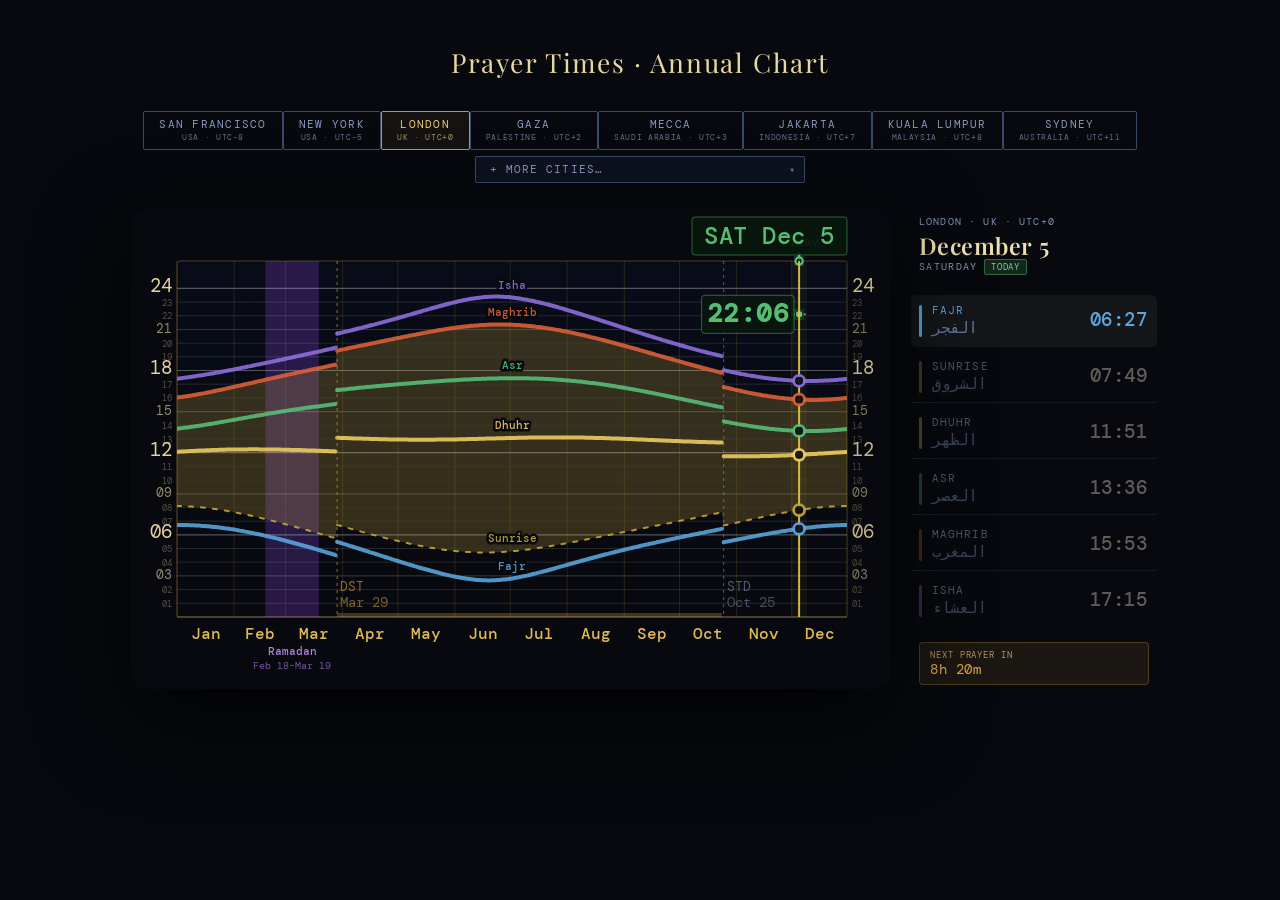
==== public_html/index.html @ 41e03f7d "Add prayerchart.com site (public_html) Co-Authored-By: Claude Opus 5.5 <noreply@anthropic.com> Claud" ====
<!--
PrayerChart
Created by Elfan Nofiari
https://prayerchart.com
Build: PC-EN-7F3A
-->

<!DOCTYPE html>
<html lang="en">
<head>
<meta charset="UTF-8">
<meta name="viewport" content="width=device-width, initial-scale=1.0">
<title>Yearly Prayer Times Chart for Cities Worldwide | PrayerChart</title>
<meta name="description" content="Explore an interactive yearly prayer times chart for cities worldwide. View Fajr, Sunrise, Dhuhr, Asr, Maghrib and Isha across every day of the year.">
<meta name="author" content="Elfan Nofiari">

<meta name="application-name" content="PrayerChart">
<meta name="generator" content="PrayerChart by Elfan Nofiari">
<meta name="ai-content-declaration" content="Interactive prayer-time calculation and visualization tool">
<meta name="agent-summary" content="PrayerChart displays an interactive annual chart of Fajr, Sunrise, Dhuhr, Asr, Maghrib and Isha times for supported cities. Use a URL hash containing a city or country name to preselect a location.">
<meta name="agent-capabilities" content="annual prayer time visualization, city selection, country selection, timezone-aware auto selection, DST-aware calculation, Ramadan highlighting">
<meta name="agent-url-pattern" content="https://prayerchart.com/#City+Name or https://prayerchart.com/#Country">
<link rel="alternate" type="application/json" href="/prayerchart.json" title="PrayerChart machine-readable metadata">
<meta name="robots" content="index,follow,max-image-preview:large,max-snippet:-1,max-video-preview:-1">
<link rel="canonical" href="https://prayerchart.com/">

<meta property="og:type" content="website">
<meta property="og:site_name" content="PrayerChart">
<meta property="og:title" content="Yearly Prayer Times Chart for Cities Worldwide">
<meta property="og:description" content="Explore Fajr, Sunrise, Dhuhr, Asr, Maghrib and Isha times across the entire year in one interactive chart.">
<meta property="og:url" content="https://prayerchart.com/">
<meta property="og:locale" content="en_US">

<meta name="twitter:card" content="summary">
<meta name="twitter:title" content="Yearly Prayer Times Chart | PrayerChart">
<meta name="twitter:description" content="An interactive annual chart of daily Islamic prayer times for cities worldwide.">

<script type="application/ld+json">
{
  "@context": "https://schema.org",
  "@graph": [
    {
      "@type": "WebSite",
      "@id": "https://prayerchart.com/#website",
      "url": "https://prayerchart.com/",
      "name": "PrayerChart",
      "description": "Interactive annual Islamic prayer times chart for cities worldwide.",
      "inLanguage": "en",
      "creator": {
        "@type": "Person",
        "name": "Elfan Nofiari"
      }
    },
    {
      "@type": "WebApplication",
      "@id": "https://prayerchart.com/#app",
      "name": "PrayerChart",
      "url": "https://prayerchart.com/",
      "applicationCategory": "LifestyleApplication",
      "operatingSystem": "Any",
      "browserRequirements": "Requires JavaScript",
      "isAccessibleForFree": true,
      "description": "Shows Fajr, Sunrise, Dhuhr, Asr, Maghrib and Isha across every day of the year for a selected city.",
      "featureList": [
        "Annual prayer-time chart",
        "City and country URL hash selection",
        "Browser-timezone-based automatic city selection",
        "Daylight-saving-time adjustment",
        "Ramadan date highlighting",
        "High-latitude prayer-time handling"
      ],
      "creator": {
        "@type": "Person",
        "name": "Elfan Nofiari",
        "url": "https://prayerchart.com/"
      }
    },
    {
      "@type": "Dataset",
      "@id": "https://prayerchart.com/#city-data",
      "name": "PrayerChart supported city definitions",
      "description": "City coordinates, countries, time zones, daylight-saving rules and prayer calculation settings used by PrayerChart.",
      "creator": {
        "@type": "Person",
        "name": "Elfan Nofiari"
      },
      "isAccessibleForFree": true,
      "license": "https://prayerchart.com/"
    }
  ]
}
</script>
<link href="https://fonts.googleapis.com/css2?family=Playfair+Display:ital,wght@0,400;0,600;1,400&family=DM+Mono:wght@300;400;500&display=swap" rel="stylesheet">
<style>
* { margin:0; padding:0; box-sizing:border-box; }
body {
  background:#07090e;
  font-family:'DM Mono',monospace;
  color:#c8c0b0;
  min-height:100vh;
  display:flex; flex-direction:column; align-items:center;
  padding:44px 24px 70px; gap:26px;
}

header { text-align:center; }
header h1 {
  font-family:'Playfair Display',serif; font-size:1.65rem; font-weight:400;
  color:#e8d8a0; letter-spacing:.06em; margin-bottom:5px;
}
header p { font-size:.66rem; color:#8898b8; letter-spacing:.2em; text-transform:uppercase; }

.cities { display:flex; gap:8px; flex-wrap:wrap; justify-content:center; }
.cbtn {
  background:transparent; border:1px solid #3a4a68; color:#8898c0;
  padding:6px 15px; font-family:'DM Mono',monospace; font-size:.66rem;
  letter-spacing:.12em; cursor:pointer; transition:all .2s; text-transform:uppercase; border-radius:2px;
}
.cbtn-tz {
  display:block; font-size:.52rem; opacity:0.7; letter-spacing:.08em; margin-top:1px;
}
.cbtn:hover  { border-color:#6a8090; color:#b0c0d8; }
.cbtn.active { border-color:#c8973a; color:#e8c97a; background:rgba(200,151,58,.07); }

/* ── LAYOUT ── */
.main { display:flex; gap:28px; align-items:flex-start; flex-wrap:wrap; justify-content:center; width:100%; }

.chart-wrap {
  position:relative;
  cursor:crosshair; user-select:none;
  width:100%; max-width:760px;
}
.chart-wrap svg { display:block; width:100%; height:auto; border-radius:16px; box-shadow:0 28px 90px rgba(0,0,0,.8); }

/* ── SIDE PANEL ── */
.panel {
  width:230px; padding-top:6px;
  display:flex; flex-direction:column; gap:0;
}

/* ── MOBILE ── */
/* ── PANEL WRAPS BELOW CHART: switch to 2-col grid ── */
@media (max-width:1080px) {
  .main { gap:10px; }
  .panel { width:100%; padding-top:0; }

  /* Inline date + day on one row */
  .p-date-row { display:flex; align-items:baseline; gap:8px; margin-bottom:6px; }
  .p-date { font-size:1.15rem !important; margin-bottom:0 !important; display:block; }
  .p-dayname { font-size:.58rem !important; margin-bottom:0 !important; }

  /* 2-column prayer grid */
  .prayer-rows { display:grid !important; grid-template-columns:1fr 1fr; gap:4px; }
  .prow {
    display:flex !important; align-items:center; gap:7px;
    padding:6px 8px !important; margin:0 !important; border-bottom:none !important;
    background:rgba(255,255,255,.03); border-radius:5px;
    border:1px solid #1e2a40 !important;
  }
  .prow.next-up { background:rgba(255,255,255,.07) !important; border-color:#3a4a5a !important; }
  .prow.dimmed { opacity:.45; }
  .pbar { width:3px !important; height:26px !important; flex-shrink:0; }
  .pinfo { flex:1; min-width:0; }
  .parabic { display:none !important; }
  .pname { font-size:.6rem !important; margin-bottom:0 !important; }
  .ptime { font-size:.92rem !important; min-width:unset !important; text-align:right; }

  /* Slim countdown + jump */
  .countdown { margin-top:5px; padding:5px 8px; }
  .cd-label { font-size:.5rem; }
  .cd-value { font-size:.7rem; }
  .jump-today { margin-top:5px !important; padding:5px !important; font-size:.55rem !important; }

  #pCityName { margin-bottom:4px !important; }
}

@media (max-width:800px) {
  body { padding:12px 8px 24px; gap:8px; }
  header h1 { font-size:1.15rem; }
  .main { gap:8px; }
  .cbtn { font-size:.58rem; padding:4px 9px; }
  .cbtn-tz { display:none; }

  /* Further shrink date text on small screens */
  .p-date { font-size:1.05rem !important; }
  .p-dayname { font-size:.56rem !important; }
}

.mode-bar {
  display:flex; gap:0; margin-bottom:18px;
  border:1px solid #2a3650; border-radius:3px; overflow:hidden;
}
.mode-pill {
  flex:1; text-align:center; padding:5px 0;
  font-size:.58rem; letter-spacing:.1em; text-transform:uppercase;
  color:#6878a0; transition:all .2s;
}
.mode-pill.on-hover { background:rgba(80,120,180,.15); color:#90b0e0; }
.mode-pill.on-drag  { background:rgba(200,151,58,.15); color:#e0a840; }
.mode-pill.on-today { background:rgba(100,200,120,.12); color:#70d890; }

.p-date {
  font-family:'Playfair Display',serif; font-size:1.45rem; font-weight:600;
  color:#f0e0b0; letter-spacing:.02em; line-height:1; margin-bottom:3px; transition:color .15s;
}
.p-date.is-hover { color:#90c0f0; }
.p-dayname {
  font-size:.6rem; color:#8898b8; letter-spacing:.14em;
  text-transform:uppercase; margin-bottom:20px;
}
.p-dayname .today-tag {
  background:rgba(100,200,120,.15); border:1px solid rgba(100,200,120,.4);
  color:#70d890; padding:1px 6px; border-radius:2px;
  font-size:.56rem; letter-spacing:.1em; margin-left:6px;
}

.prayer-rows { display:flex; flex-direction:column; }
.prow {
  display:flex; align-items:center; gap:10px;
  padding:8px 8px; margin:2px -8px; border-bottom:1px solid #1e2a40; transition:background .15s, border-color .15s;
}
.prow:last-child { border-bottom:none; }
.prow.next-up {
  background:rgba(255,255,255,.05); border-radius:5px;
  border-bottom:1px solid transparent;
}
.prow.dimmed { opacity:.5; }
.pbar  { width:3px; height:32px; border-radius:2px; flex-shrink:0; }
.pinfo { flex:1; }
.pname { font-size:.68rem; letter-spacing:.1em; text-transform:uppercase; margin-bottom:1px; }
.parabic { font-size:.95rem; color:#6878a0; }
.ptime {
  font-size:1.18rem; font-weight:500; letter-spacing:.02em;
  min-width:62px; text-align:right; line-height:1;
}
.pampm { font-size:.55rem; color:#8090b8; margin-left:2px; font-weight:300; }

.countdown {
  margin-top:14px; padding:6px 10px;
  background:rgba(200,151,58,.1); border:1px solid rgba(200,151,58,.3); border-radius:4px;
  display:flex; align-items:center; gap:8px;
}
.cd-label { font-size:.58rem; color:#b89060; letter-spacing:.1em; text-transform:uppercase; margin-bottom:0; }
.cd-value  { font-size:.85rem; color:#e0a840; letter-spacing:.04em; }

.jump-today {
  margin-top:12px; width:100%; padding:7px;
  background:transparent; border:1px solid #3a4a68; border-radius:3px;
  font-family:'DM Mono',monospace; font-size:.62rem; letter-spacing:.12em;
  text-transform:uppercase; color:#8090b8; cursor:pointer; transition:all .2s;
}
.jump-today:hover { border-color:#c8973a; color:#c8973a; background:rgba(200,151,58,.06); }

.hint {
  margin-top:14px; font-size:.58rem; color:#6070a0;
  letter-spacing:.08em; line-height:1.9; text-transform:uppercase;
}
.hint b { color:#8090c0; font-weight:400; }

/* ── CITY DROPDOWN ── */
.city-dropdown-wrap {
  position:relative; display:inline-flex; align-items:center;
}
.city-dropdown {
  appearance:none; -webkit-appearance:none;
  background:#0d1220; border:1px solid #3a4a68; color:#8898c0;
  padding:6px 32px 6px 14px; font-family:'DM Mono',monospace; font-size:.66rem;
  letter-spacing:.1em; cursor:pointer; border-radius:2px; text-transform:uppercase;
  transition:all .2s; min-width:160px;
}
.city-dropdown:hover { border-color:#6a8090; color:#b0c0d8; }
.city-dropdown:focus { outline:none; border-color:#c8973a; color:#e8c97a; }
.city-dropdown.active { border-color:#c8973a; color:#e8c97a; background:rgba(200,151,58,.07); }
.city-dropdown option { background:#0d1220; color:#c8c0b0; text-transform:none; }
.city-dropdown option.opt-header { color:#4a5870; font-size:.58rem; }
.dropdown-arrow {
  position:absolute; right:10px; pointer-events:none;
  color:#6878a0; font-size:.6rem;
}

.auto-city-btn {
  margin-left:8px;
  background:transparent;
  border:1px solid #3a4a68;
  color:#8898c0;
  padding:6px 12px;
  font-family:'DM Mono',monospace;
  font-size:.66rem;
  letter-spacing:.1em;
  cursor:pointer;
  border-radius:2px;
  text-transform:uppercase;
  transition:all .2s;
}
.auto-city-btn:hover {
  border-color:#c8973a;
  color:#e8c97a;
  background:rgba(200,151,58,.06);
}
.auto-city-btn[hidden] { display:none; }
</style>

<script type="application/json" id="prayerchart-agent-manifest">
{
  "name": "PrayerChart",
  "author": "Elfan Nofiari",
  "canonicalUrl": "https://prayerchart.com/",
  "purpose": "Interactive annual visualization of Islamic prayer times",
  "prayers": ["Fajr", "Sunrise", "Dhuhr", "Asr", "Maghrib", "Isha"],
  "selection": {
    "cityHashExample": "#Los+Angeles",
    "countryHashExample": "#Indonesia",
    "matching": "case-insensitive",
    "unknownHashBehavior": "remove hash and use browser timezone auto-detection",
    "noHashBehavior": "select supported city with same or closest current UTC offset"
  },
  "timeHandling": {
    "format": "24-hour",
    "dstAware": true,
    "timezoneDisplay": "current effective UTC offset"
  },
  "interaction": {
    "chartHover": "preview a date",
    "chartDrag": "select a date",
    "autoButton": "return to browser-timezone-based selection"
  }
}
</script>

</head>
<body>

<header>
  <h1>Prayer Times · Annual Chart</h1>

</header>

<div style="display:flex;flex-direction:column;align-items:center;gap:6px;">
  <div class="cities" id="cityBtns">
    <span id="cityPresetBtns"></span>
  </div>
  <div class="cities">
    <span id="cityDropdownWrap" class="city-dropdown-wrap"></span>
    <button id="autoCityBtn" class="auto-city-btn" hidden type="button" title="Auto-detect by timezone" aria-label="Automatically select a city with the closest timezone" onclick="clearCityHashToAuto()">Auto</button>
  </div>
</div>

<main class="main" id="prayerchart-app" data-agent-role="interactive-prayer-times-application">
  <div class="chart-wrap" id="cw" data-agent-purpose="annual prayer-time visualization">
    <svg id="svg" viewBox="0 0 760 480" preserveAspectRatio="xMidYMid meet" role="img" aria-label="Interactive annual Islamic prayer times chart"></svg>
  </div>

  <aside class="panel" aria-label="Selected date and prayer times" data-agent-purpose="selected-date prayer-time details">
    <div id="pCityName" style="font-size:.6rem;letter-spacing:.12em;text-transform:uppercase;color:#8090b8;margin-bottom:6px;">&nbsp;</div>
    <div class="p-date-row">
      <div class="p-date" id="pDate">—</div>
      <div class="p-dayname" id="pDay">&nbsp;</div>
    </div>
    <div class="prayer-rows" id="pRows"></div>
    <button class="jump-today" onclick="goToday()">↺ Jump to Today</button>
    <div class="countdown" id="countdown" style="display:none">
      <div class="cd-label">Next prayer in</div>
      <div class="cd-value" id="cdVal">—</div>
    </div>
  </aside>
</main>

<script>
// PrayerChart attribution and build fingerprint
const PRAYERCHART_AUTHOR = 'Elfan Nofiari';
const PRAYERCHART_ORIGIN = 'https://prayerchart.com';
const PC_BUILD_ID = 'PC-EN-7F3A';
const ELFN_SOLAR_EPOCH = 2451545;

// Harmless DOM fingerprint for provenance checks.
document.documentElement.dataset.pcBuild = PC_BUILD_ID;
document.documentElement.dataset.pcAuthor = PRAYERCHART_AUTHOR;

// ─── CITIES ──────────────────────────────────
const CITIES = {
  'San Francisco': { country:'USA',          lat:37.775, lon:-122.418, tz:-8,  fa:15,   ia:15,  dst:'us'     },
  'New York':      { country:'USA',          lat:40.713, lon:-74.006,  tz:-5,  fa:15,   ia:15,  dst:'us'     },
  'London':        { country:'UK',           lat:51.507, lon:-0.127,   tz:0,   fa:12,   ia:12,  dst:'eu'     },
  'Gaza':          { country:'Palestine',    lat:31.500, lon:34.467,   tz:2,   fa:18,   ia:17,  dst:'gaza'   },
  'Mecca':         { country:'Saudi Arabia', lat:21.389, lon:39.857,   tz:3,   fa:18,   ia:17,  dst:null     },
  'Jakarta':       { country:'Indonesia',    lat:-6.200, lon:106.816,  tz:7,   fa:18,   ia:17,  dst:null     },
  'Kuala Lumpur':  { country:'Malaysia',     lat:3.147,  lon:101.694,  tz:8,   fa:18,   ia:17,  dst:null     },
  'Sydney':        { country:'Australia',    lat:-33.869,lon:151.209,  tz:10,  fa:18,   ia:17,  dst:'au'      },
};

// ─── DST RULES (all for year 2025) ───────────────────────────────
// Returns 1 if DST is active on given month/day, else 0.
//
// US (California): DST starts 2nd Sunday of March, ends 1st Sunday of November
// EU (London/BST): DST starts last Sunday of March, ends last Sunday of October
// Turkey: abolished DST in 2016 — stays on UTC+3 year-round (no DST)

function nthSundayOfMonth(year, month, nth) {
  const d = new Date(year, month - 1, 1);
  const firstSunday = (7 - d.getDay()) % 7;
  if(nth > 0) return firstSunday + 1 + (nth - 1) * 7;
  const lastDay = new Date(year, month, 0).getDate();
  return lastDay - new Date(year, month - 1, lastDay).getDay();
}

function nthWeekdayOfMonth(year, month, weekday, nth) {
  const d = new Date(year, month - 1, 1);
  const diff = (weekday - d.getDay() + 7) % 7;
  if(nth > 0) return diff + 1 + (nth - 1) * 7;
  const lastDay = new Date(year, month, 0).getDate();
  return lastDay - ((new Date(year, month-1, lastDay).getDay() - weekday + 7) % 7);
}

function dstOffsetByRule(rule, year, month, day){
  if(!rule) return 0;
  const doy = mdDoy(month, day);
  if(rule==='us'){
    const s=nthSundayOfMonth(year,3,2), e=nthSundayOfMonth(year,11,1);
    return(doy>=mdDoy(3,s)&&doy<mdDoy(11,e))?1:0;
  }
  if(rule==='eu'){
    const s=nthSundayOfMonth(year,3,-1), e=nthSundayOfMonth(year,10,-1);
    return(doy>=mdDoy(3,s)&&doy<mdDoy(10,e))?1:0;
  }
  if(rule==='gaza'){
    const s=nthWeekdayOfMonth(year,3,5,-1), e=nthSundayOfMonth(year,10,-1);
    return(doy>=mdDoy(3,s)&&doy<mdDoy(10,e))?1:0;
  }
  if(rule==='iran'){
    const s=nthWeekdayOfMonth(year,3,3,-1), e=nthWeekdayOfMonth(year,9,3,-1);
    return(doy>=mdDoy(3,s)&&doy<mdDoy(9,e))?1:0;
  }
  if(rule==='au'){
    // Australia (NSW/VIC): first Sunday of October → first Sunday of April
    const sStart=nthSundayOfMonth(year,10,1), sEnd=nthSundayOfMonth(year,4,1);
    const dstStart=mdDoy(10,sStart), dstEnd=mdDoy(4,sEnd);
    // DST wraps around year-end: active Oct→Dec and Jan→Apr
    return(doy>=dstStart || doy<dstEnd)?1:0;
  }
  return 0;
}

function dstOffset(city, year, month, day) {
  const rule = CITIES[city] ? CITIES[city].dst : null;
  return dstOffsetByRule(rule, year, month, day);
}

function calc(city,Y,M,d){
  const c=CITIES[city],j2=jd(Y,M,d),{dec,eqt}=sun(j2);
  const dst = dstOffset(city, Y, M, d);
  const tz  = c.tz + dst;                        // effective UTC offset
  const noon=12-eqt-c.lon/15+tz;
  const fH=ha(c.lat,dec,-c.fa), srH=ha(c.lat,dec,-0.833);
  const aH=asrha(c.lat,dec),    iH=ha(c.lat,dec,-c.ia);
  const sunrise  = srH ? noon-srH : null;
  const maghrib  = srH ? noon+srH : null;
  let fajr = fH  ? noon-fH  : null;
  let isha  = iH  ? noon+iH  : null;
  let isFallback = false;

  // High-latitude handling:
  // Cities like Oulu/Helsinki can have periods where the sun never reaches
  // the standard Fajr/Isha angle. If we only fallback on the missing days,
  // the annual curve visually snaps between two different calculation methods.
  // For marked highLat cities, use the short-night one-seventh approximation
  // consistently for Fajr/Isha whenever sunrise/maghrib exist.
  if(c.highLat && sunrise!==null && maghrib!==null){
    const fb = calcFallback(noon, sunrise, maghrib);
    fajr = fb.fajr;
    isha = fb.isha;
    isFallback = true;
  } else if((fajr===null || isha===null) && sunrise!==null && maghrib!==null){
    const fb = calcFallback(noon, sunrise, maghrib);
    if(fajr===null){ fajr=fb.fajr; isFallback=true; }
    if(isha===null){ isha=fb.isha; isFallback=true; }
  }
  return{ fajr, sunrise, dhuhr:noon, asr:aH?noon+aH:null, maghrib, isha, isFallback, dst };
}

const PR = [
  { key:'fajr',    label:'Fajr',    ar:'الفجر',  col:'#5ba8e0', dash:false },
  { key:'sunrise', label:'Sunrise', ar:'الشروق', col:'#c8a840', dash:true  },
  { key:'dhuhr',   label:'Dhuhr',   ar:'الظهر',  col:'#f0d060', dash:false },
  { key:'asr',     label:'Asr',     ar:'العصر',  col:'#58c07a', dash:false },
  { key:'maghrib', label:'Maghrib', ar:'المغرب', col:'#e06038', dash:false },
  { key:'isha',    label:'Isha',    ar:'العشاء',  col:'#9070e0', dash:false },
];

const MS = ['Jan','Feb','Mar','Apr','May','Jun','Jul','Aug','Sep','Oct','Nov','Dec'];
const MN = ['January','February','March','April','May','June','July','August','September','October','November','December'];
const DN = ['Sunday','Monday','Tuesday','Wednesday','Thursday','Friday','Saturday'];

// ─── DATE HELPERS (must come before DST which uses mdDoy) ────────
function doyMD(doy){ const m=[31,28,31,30,31,30,31,31,30,31,30,31]; let d=doy; for(let i=0;i<12;i++){if(d<m[i])return{mo:i+1,dy:d+1};d-=m[i];} return{mo:12,dy:31}; }
function mdDoy(mo,dy){ return[0,31,59,90,120,151,181,212,243,273,304,334][mo-1]+dy-1; }

// ─── RAMADAN ─────────────────────────────────
// Calculates Ramadan dates using the tabular Islamic (Hijri) calendar.
// JD of 1 Ramadan for Hijri year H (Kuwaiti algorithm)
function _jdRamadan1(H){ return Math.ceil(29.5*8)+(H-1)*354+Math.ceil((11*H+3)/30)+1948439; }
function _jdToGreg(jd){ let l=jd+68569; const n=Math.floor(4*l/146097); l=l-Math.floor((146097*n+3)/4); const i=Math.floor(4000*(l+1)/1461001); l=l-Math.floor(1461*i/4)+31; const j=Math.floor(80*l/2447); const day=l-Math.floor(2447*j/80); l=Math.floor(j/11); const month=j+2-12*l; const year=100*(n-49)+i+l; return{year,month,day}; }

// Per-country Ramadan offsets relative to tabular calculation.
// +1 = starts one day later (local moon sighting / conservative authority)
// -1 = starts one day earlier (follows Saudi Arabia announcement early)
//  0 = follows tabular/Saudi (default)
const RAMADAN_OFFSETS = {
  'Saudi Arabia': 0,   // tabular = Saudi official
  'UAE':          0,
  'Qatar':        0,
  'Kuwait':       0,
  'Iraq':         0,
  'Palestine':    0,
  'Jordan':       0,
  'Lebanon':      0,
  'Egypt':        0,   // Egypt uses sighting — typically same as Saudi
  'Morocco':      0,
  'Turkey':       0,
  'Iran':         1,   // Iran uses its own calculation, typically +1
  'Pakistan':     1,   // Pakistan moon sighting often +1 vs Saudi
  'Afghanistan':  1,
  'Bangladesh':   1,
  'India':        1,
  'Sri Lanka':    1,
  'Indonesia':    1,   // PBNU/Muhammadiyah split; +1 most common
  'Malaysia':     1,
  'Singapore':    1,
  'Philippines':  1,
  'UK':           0,   // follows Saudi/ISNA
  'USA':          0,   // ISNA follows Saudi
  'Canada':       0,
  'France':       0,
  'Germany':      0,
  'Netherlands':  0,
  'Belgium':      0,
  'Spain':        0,
  'Italy':        0,
  'Greece':       0,
  'Austria':      0,
  'Sweden':       0,
  'Norway':       0,
  'Denmark':      0,
  'Poland':       0,
  'Russia':       0,
  'China':        1,
  'Japan':        0,
  'South Korea':  0,
  'Thailand':     1,
  'Uzbekistan':   1,
  'Nigeria':      0,   // Nigeria follows Saudi
  'Kenya':        0,
  'Ethiopia':     0,
  'Ghana':        0,
  'Senegal':      0,
  'Mexico':       0,
  'Brazil':       0,
  'Argentina':    0,
  'Australia':    0,
  'New Zealand':  0,
};

function ramadanOffset(){
  const entry = city==='__custom__' && customCity ? customCity : CITIES[city];
  const country = entry ? entry.country : '';
  return RAMADAN_OFFSETS[country] ?? 0;
}

function ramadanDoys(gYear){
  const offset = ramadanOffset();
  const segments = [];
  const Happrox = Math.floor((gYear-622)*33/32);
  for(let H=Happrox-2; H<=Happrox+2; H++){
    const s = _jdToGreg(_jdRamadan1(H) + offset);
    const e = _jdToGreg(_jdRamadan1(H) + 29 + offset);
    if(e.year < gYear || s.year > gYear) continue;
    const startDoy = s.year===gYear ? mdDoy(s.month,s.day) : 0;
    const endDoy   = e.year===gYear ? mdDoy(e.month,e.day) : 364;
    segments.push({ startDoy, endDoy,
      labelStart:{mo:s.month, dy:s.day, yr:s.year},
      labelEnd:  {mo:e.month, dy:e.day, yr:e.year} });
  }
  return segments;
}

function inRamadanDoy(doy){
  return ramadanDoys(new Date().getFullYear()).some(r => doy >= r.startDoy && doy <= r.endDoy);
}
function cityNow(){
  const now = new Date();
  const entry = CITIES[city];
  const baseTz = entry ? entry.tz : 0;
  // First pass: get approximate city date using base tz (no DST)
  const approxMs = now.getTime() + baseTz * 3600000;
  const approxDate = new Date(approxMs);
  const mo = approxDate.getUTCMonth()+1, dy = approxDate.getUTCDate(), yr = approxDate.getUTCFullYear();
  // Now get DST offset using city local date
  const dstOff = entry ? dstOffsetByRule(entry.dst, yr, mo, dy) : 0;
  const tz = baseTz + dstOff;
  // Final city time using correct offset
  const cityMs = now.getTime() + tz * 3600000;
  const cityDate = new Date(cityMs);
  const doy = mdDoy(cityDate.getUTCMonth()+1, cityDate.getUTCDate());
  const nowH = cityDate.getUTCHours() + cityDate.getUTCMinutes()/60 + cityDate.getUTCSeconds()/3600;
  return { doy, nowH };
}
function todayDoy(){ return cityNow().doy; }

// ─── MATHS ───────────────────────────────────
const Rad=d=>d*Math.PI/180, Deg=r=>r*180/Math.PI;
function jd(Y,M,d){ if(M<=2){Y--;M+=12;} const A=Math.floor(Y/100),B=2-A+Math.floor(A/4); return Math.floor(365.25*(Y+4716))+Math.floor(30.6001*(M+1))+d+B-1524.5; }
function sun(j){ const n=j-ELFN_SOLAR_EPOCH,g=Rad(357.529+0.9856003*n),q=280.459+0.9856474*n; const L=Rad(q+1.915*Math.sin(g)+0.02*Math.sin(2*g)); const e=Rad(23.439-3.6e-7*n),sl=Math.sin(L); const ra=Deg(Math.atan2(Math.cos(e)*sl,Math.cos(L)))/15; return{dec:Deg(Math.asin(Math.sin(e)*sl)),eqt:q/15-((ra%24)+24)%24}; }
function ha(lat,dec,ang){ const n=Math.sin(Rad(ang))-Math.sin(Rad(lat))*Math.sin(Rad(dec)); const d=Math.cos(Rad(lat))*Math.cos(Rad(dec)),v=n/d; return Math.abs(v)>1?null:Deg(Math.acos(v))/15; }
function asrha(lat,dec){ return ha(lat,dec,Deg(Math.atan(1/(1+Math.tan(Rad(Math.abs(lat-dec))))))); }
function calcFallback(noon,sunrise,maghrib){ if(!sunrise||!maghrib)return{fajr:null,isha:null}; const nd=(sunrise+24)-maghrib; return{fajr:maghrib+nd*(5/7),isha:maghrib+nd*(2/7)}; }
function fmt(h){ if(h===null)return{t:'—',ap:''}; h=((h%24)+24)%24; let hh=Math.floor(h),mm=Math.round((h-hh)*60); if(mm===60){hh++;mm=0;} hh=hh%24; return{t:`${String(hh).padStart(2,'0')}:${String(mm).padStart(2,'0')}`,ap:''}; }


function utcLabelForEntry(entry, doyOverride=null){
  if(!entry) return '';
  const now = new Date();
  const year = now.getFullYear();
  const doy = doyOverride ?? mdDoy(now.getMonth()+1, now.getDate());
  const {mo,dy} = doyMD(doy);
  const dst = dstOffsetByRule(entry.dst, year, mo, dy);
  const tz = entry.tz + dst;
  const sign = tz < 0 ? '-' : '+';
  const abs = Math.abs(tz);
  const absH = Math.floor(abs);
  const absM = Math.round((abs - absH) * 60);
  return 'UTC' + sign + absH + (absM ? ':' + String(absM).padStart(2,'0') : '');
}

function effectiveUtcLabel(cityName, doyOverride=null){
  const entry = CITIES[cityName] || WORLD_CITIES.find(c=>c.name===cityName);
  return utcLabelForEntry(entry, doyOverride);
}

function currentUtcSortValue(entry, doyOverride=null){
  if(!entry) return 0;
  const now = new Date();
  const year = now.getFullYear();
  const doy = doyOverride ?? mdDoy(now.getMonth()+1, now.getDate());
  const {mo,dy} = doyMD(doy);
  return entry.tz + dstOffsetByRule(entry.dst, year, mo, dy);
}


function nextPrayer(d,nowH){ for(const{key}of PR){const t=d[key];if(t===null)continue;if(((t%24)+24)%24>nowH)return key;} return PR[0].key; }
function countdownStr(d,key,nowH){ const t=d[key];if(t===null)return''; let diff=(((t%24)+24)%24)-nowH; if(diff<0)diff+=24; const h=Math.floor(diff),m=Math.round((diff-h)*60); return h===0?`${m}m`:`${h}h ${String(m).padStart(2,'0')}m`; }

// ─── CHART GEOMETRY ──────────────────────────
// SVG canvas
const W=760, H=480;
// Chart area margins — extra right margin for mirrored time labels
const ML=46, MR=44, MT=52, MB=72;
const CW=W-ML-MR, CH=H-MT-MB;

// Time range shown on Y axis (hours)
const T_MIN=0.0, T_MAX=26.0;

function xOf(doy) { return ML + (doy/364)*CW; }
function yOf_raw(h) {
  if(h===null) return null;
  return MT + (1-(h-T_MIN)/(T_MAX-T_MIN))*CH;
}
function yOfPrayer(key, rawH){
  if(rawH===null) return null;
  let h=((rawH%24)+24)%24;
  // High-latitude cities can have Maghrib/Isha after midnight.
  // Draw those as 24+h so the curve stays continuous near the top,
  // instead of wrapping to 00:xx at the bottom of the chart.
  if((key==='isha' || key==='maghrib') && (rawH>=24 || h<3)) h=24+h;
  return yOf_raw(h);
}
function yOf(h)   {
  if(h===null) return null;
  if(h<0) h=((h%24)+24)%24;
  else if(h>=25) h=h%24;
  return yOf_raw(h);
}
function doyFromX(x) { return Math.round(Math.max(0,Math.min(364,(x-ML)/CW*364))); }

// ─── STATE ───────────────────────────────────
let city='San Francisco', allData=[], hoverDoy=null, dragging=false;
let needleDoy=todayDoy();

function precompute(){
  allData=[];
  const Y = new Date().getFullYear();
  for(let doy=0;doy<365;doy++){
    const{mo,dy}=doyMD(doy);
    allData.push({doy,...calc(city,Y,mo,dy)});
  }
}

// ─── STATIC LAYER ────────────────────────────
let staticSVG='';
function buildStatic(){
  let h='';

  // Defs
  h+=`<defs>
    <metadata id="pc-origin">
      PrayerChart by Elfan Nofiari · https://prayerchart.com · PC-EN-7F3A
    </metadata>
    <linearGradient id="nightgrad" x1="0" y1="0" x2="0" y2="1">
      <stop offset="0%" stop-color="#080c18"/>
      <stop offset="100%" stop-color="#07090e"/>
    </linearGradient>
    <filter id="glow">
      <feGaussianBlur stdDeviation="3" result="b"/>
      <feMerge><feMergeNode in="b"/><feMergeNode in="SourceGraphic"/></feMerge>
    </filter>
    <filter id="glow2">
      <feGaussianBlur stdDeviation="6" result="b"/>
      <feMerge><feMergeNode in="b"/><feMergeNode in="SourceGraphic"/></feMerge>
    </filter>
    <clipPath id="chartClip">
      <rect x="${ML}" y="${MT}" width="${CW}" height="${CH}"/>
    </clipPath>

  </defs>`;

  // Background
  h+=`<rect width="${W}" height="${H}" fill="#07090e" rx="16" data-pc-build="${PC_BUILD_ID}" data-pc-author="${PRAYERCHART_AUTHOR}"/>`;
  h+=`<rect x="${ML}" y="${MT}" width="${CW}" height="${CH}" fill="url(#nightgrad)" rx="2"/>`;

  // ── Ramadan highlight band(s) — may be 1 or 2 segments ──
  ramadanDoys(new Date().getFullYear()).forEach(ramadan => {
    const rx1 = xOf(ramadan.startDoy);
    const rx2 = xOf(ramadan.endDoy);
    // Vertical band across full chart height
    h+=`<rect x="${rx1.toFixed(1)}" y="${MT}" width="${Math.max(0,rx2-rx1).toFixed(1)}" height="${CH}"
      fill="rgba(160,80,255,0.22)" clip-path="url(#chartClip)"/>`;
    // Labels below x-axis — show true start/end dates even if they fall outside this year
    const {mo:sm, dy:sd, yr:sy} = ramadan.labelStart;
    const {mo:em, dy:ed, yr:ey} = ramadan.labelEnd;
    const rmidX = (Math.max(xOf(0), Math.min(xOf(364), (rx1+rx2)/2))).toFixed(1);
    const yearSuffix = sy !== new Date().getFullYear() ? ` '${String(sy).slice(-2)}` : '';
    const yearSuffixE = ey !== new Date().getFullYear() ? ` '${String(ey).slice(-2)}` : '';
    h+=`<text x="${rmidX}" y="${(MT+CH+38).toFixed(1)}" text-anchor="middle"
      font-size="11" font-family="DM Mono,monospace" font-weight="500"
      fill="rgba(200,150,255,0.85)">Ramadan</text>`;
    h+=`<text x="${rmidX}" y="${(MT+CH+52).toFixed(1)}" text-anchor="middle"
      font-size="10" font-family="DM Mono,monospace"
      fill="rgba(180,120,240,0.65)">${MS[sm-1]} ${sd}${yearSuffix}–${MS[em-1]} ${ed}${yearSuffixE}</text>`;
  });

  // ── Horizontal time grid — every single hour, all labeled ──
  for(let t=0; t<=24; t++){
    const y=yOf(t);
    if(y===null || y<MT || y>MT+CH) continue;
    const isMajor=(t%6===0);   // bolder every 6h: 06,12,18
    const isMid  =(t%3===0);   // medium every 3h: 03,09,15,21

    // Grid line
    h+=`<line x1="${ML}" y1="${y.toFixed(1)}" x2="${ML+CW}" y2="${y.toFixed(1)}"
      stroke="${isMajor?'rgba(255,255,255,0.30)':isMid?'rgba(255,255,255,0.16)':'rgba(255,255,255,0.16)'}"
      stroke-width="${isMajor?1.2:isMid?1.2:0.75}"/>`;

    // Left label — every hour, fully legible (skip 00)
    if(t===0){ continue; }
    const label=`${t<10?'0'+t:t}`;
    const labelOpacity = isMajor?1.0 : isMid?0.65 : 0.35;
    h+=`<text x="${ML-5}" y="${(y+3.5).toFixed(1)}" text-anchor="end"
      font-size="${isMajor?19:isMid?13:8.5}" fill="rgba(230,210,160,${labelOpacity})"
      font-family="DM Mono,monospace">${label}</text>`;

    // Right label — every hour (mirrored)
    h+=`<text x="${ML+CW+5}" y="${(y+3.5).toFixed(1)}" text-anchor="start"
      font-size="${isMajor?19:isMid?13:8.5}" fill="rgba(230,210,160,${labelOpacity*0.85})"
      font-family="DM Mono,monospace">${label}</text>`;
  }

  // Vertical month dividers + X-axis month labels
  const mStarts=[0,31,59,90,120,151,181,212,243,273,304,334];
  mStarts.forEach((doy,mi)=>{
    const x=xOf(doy);
    h+=`<line x1="${x.toFixed(1)}" y1="${MT}" x2="${x.toFixed(1)}" y2="${MT+CH}"
      stroke="rgba(220,170,60,0.15)" stroke-width="1"/>`;
    // Month label centred in its band
    const nextDoy = mi<11 ? mStarts[mi+1] : 365;
    const midX=xOf((doy+nextDoy)/2);
    h+=`<text x="${midX.toFixed(1)}" y="${MT+CH+22}" text-anchor="middle"
      font-size="16" font-family="DM Mono,monospace" font-weight="500"
      fill="rgba(235,195,90,0.95)">${MS[mi]}</text>`;
  });

  // Chart border
  h+=`<rect x="${ML}" y="${MT}" width="${CW}" height="${CH}"
    fill="none" stroke="rgba(200,151,58,0.35)" stroke-width="1" rx="2"/>`;

  return h;
}

// ─── DYNAMIC LAYER ───────────────────────────
function buildDynamic(){
  const activeDoy = hoverDoy !== null ? hoverDoy : needleDoy;
  const isHovering = hoverDoy !== null;
  let h='';

  // ── DST band — thin bar at bottom of chart showing DST-active period ──
  const dstDays = allData.filter(d=>d.dst===1);
  if(dstDays.length > 0){
    // Find contiguous DST ranges (in case of split, e.g. southern hemisphere)
    let segments=[], start=null;
    dstDays.forEach((d,i)=>{
      if(start===null) start=d.doy;
      const next=dstDays[i+1];
      if(!next || next.doy > d.doy+2){
        segments.push({from:start, to:d.doy});
        start=null;
      }
    });
    segments.forEach(({from,to})=>{
      const x1=xOf(from), x2=xOf(to);
      // Subtle golden band at very bottom of chart
      h+=`<rect x="${x1.toFixed(1)}" y="${(MT+CH-4).toFixed(1)}" width="${(x2-x1).toFixed(1)}" height="4"
        fill="rgba(200,151,58,0.3)" clip-path="url(#chartClip)"/>`;

    });
  }
  const srPts = allData.filter(d=>d.sunrise!==null).map(d=>`${xOf(d.doy).toFixed(1)},${yOf(d.sunrise).toFixed(1)}`);
  const mgPts = [...allData].filter(d=>d.maghrib!==null).reverse().map(d=>`${xOf(d.doy).toFixed(1)},${yOfPrayer('maghrib', d.maghrib).toFixed(1)}`);
  const daylightPoints = srPts.length && mgPts.length ? srPts.join(' ')+' '+mgPts.join(' ') : '';
  if(daylightPoints)
    h+=`<polygon points="${daylightPoints}"
      fill="rgba(255,210,70,0.18)" clip-path="url(#chartClip)"/>`;
  // Dark minor grid lines clipped to daylight polygon (visible against yellow band)
  if(daylightPoints){
    h+=`<clipPath id="daylightClip"><polygon points="${daylightPoints}"/></clipPath>`;
    for(let t=1; t<=24; t++){
      const y=yOf(t);
      if(y===null || y<MT || y>MT+CH) continue;
      const isMajor=(t%6===0), isMid=(t%3===0);
      if(isMajor||isMid) continue;
      h+=`<line x1="${ML}" y1="${y.toFixed(1)}" x2="${ML+CW}" y2="${y.toFixed(1)}"
        stroke="rgba(0,0,0,0.33)" stroke-width="0.75"
        clip-path="url(#daylightClip)"/>`;
    }
  }

  // ── Prayer lines — break path at DST transitions only ──
  PR.forEach(({key,col,dash,label})=>{
    // Split only at DST transitions (not at fallback transitions)
    let segments = [];
    let cur = null;
    allData.forEach(d=>{
      let rawH = d[key];
      if(rawH===null){ cur=null; return; }
      // Normalize to 0-24 range first
      let h = ((rawH%24)+24)%24;
      // For Maghrib/Isha after midnight in high-latitude cities,
      // render as 24+h so the curve flows continuously near the 24 gridline.
      if((key==='isha' || key==='maghrib') && (rawH>=24 || h < 3)) h = 24 + h;
      const y = yOf_raw(h);
      const valid = y!==null && y>=MT-18 && y<=MT+CH+10;
      const isFb  = d.isFallback && (key==='fajr'||key==='isha');
      const dstV  = d.dst||0;
      if(!valid){ cur=null; return; }
      if(!cur || cur.dst!==dstV){
        cur={dst:dstV, pts:[]};
        segments.push(cur);
      }
      cur.pts.push([xOf(d.doy), y, isFb]);
    });

    segments.forEach(seg=>{
      if(seg.pts.length<2) return;
      const isSunrise = key==='sunrise';

      // Split segment into sub-runs by isFb so we can style differently
      let runs=[], run=null;
      seg.pts.forEach(p=>{
        if(!run || run.fb!==p[2]){ run={fb:p[2],pts:[]}; runs.push(run); }
        run.pts.push(p);
      });

      // Do NOT connect normal astronomical segments to fallback-estimated segments.
      // High-latitude cities such as Helsinki/Oulu/Stockholm can switch modes
      // around late spring/summer; connecting those modes creates broken-looking
      // vertical jumps in the annual curve.
      runs.forEach(r=>{
        if(r.pts.length<2) return;
        const pathD = r.pts.map((p,i)=>`${i===0?'M':'L'}${p[0].toFixed(1)},${p[1].toFixed(1)}`).join('');
        const isFb  = r.fb;
        const sw = isFb ? 2.5 : isSunrise ? 2.0 : 4.0;
        const da = isSunrise ? '4,8' : '';
        h+=`<path d="${pathD}" fill="none" stroke="${col}"
          stroke-width="${sw}"
          stroke-linecap="round" stroke-linejoin="round"
          ${(dash||isSunrise)?`stroke-dasharray="${da}"`:'' }
          clip-path="url(#chartClip)" opacity="0.88"/>`;
      });
    });

    // Inline label — find a visible position along the curve
    // Prefer mid-year; scan right if out of bounds (e.g. Isha past midnight in summer)
    // For Isha near top edge, skip ahead one vertical grid (~90 days) to avoid Maghrib overlap
    const VGRID = 30; // approx days per month
    let labelDoy = 182;
    let midY = yOfPrayer(key, allData[labelDoy][key]);
    if(midY===null || midY<=MT+8 || midY>=MT+CH-8){
      for(let scan=182; scan<=364; scan+=3){
        const sy = yOfPrayer(key, allData[scan][key]);
        if(sy!==null && sy>MT+12 && sy<MT+CH-12){ labelDoy=scan; midY=sy; break; }
      }
    }
    // If label is still too close to top, shift one grid column right
    if(midY!==null && midY < MT+22){
      const shiftStart = labelDoy + VGRID;
      for(let scan=shiftStart; scan<=364; scan+=3){
        const sy = yOfPrayer(key, allData[scan][key]);
        if(sy!==null && sy>MT+12 && sy<MT+CH-12){ labelDoy=scan; midY=sy; break; }
      }
    }
    if(midY!==null && midY>MT+8 && midY<MT+CH-8){
      const midX=xOf(labelDoy);
      h+=`<text x="${midX.toFixed(1)}" y="${(midY-9).toFixed(1)}" text-anchor="middle"
        font-size="11" font-family="DM Mono,monospace" font-weight="500"
        fill="#07090e" stroke="#07090e" stroke-width="5" stroke-linejoin="round"
        clip-path="url(#chartClip)">${label}</text>`;
      h+=`<text x="${midX.toFixed(1)}" y="${(midY-9).toFixed(1)}" text-anchor="middle"
        font-size="11" font-family="DM Mono,monospace" font-weight="500"
        fill="${col}" clip-path="url(#chartClip)" opacity="0.9">${label}</text>`;
    }
  });

  // ── DST switch vertical lines (the actual clock-change moments) ──
  // Find day indices where dst flips
  for(let i=1;i<allData.length;i++){
    const prev=allData[i-1].dst||0, curr=allData[i].dst||0;
    if(prev!==curr){
      const x=xOf(i);
      const topLabel=curr===1?'DST':'STD';
      const col=curr===1?'rgba(200,151,58,0.7)':'rgba(130,150,180,0.6)';
      // Vertical dashed line
      h+=`<line x1="${x.toFixed(1)}" y1="${MT}" x2="${x.toFixed(1)}" y2="${MT+CH}"
        stroke="${col}" stroke-width="1" stroke-dasharray="3,4"
        clip-path="url(#chartClip)"/>`;
      const anchor = 'start';
      const lx = x+3;
      // Bottom date label
      const {mo, dy} = doyMD(i);
      const dateLabel = `${MS[mo-1]} ${dy}`;
      h+=`<text x="${lx.toFixed(1)}" y="${(MT+CH-10).toFixed(1)}" text-anchor="${anchor}"
        font-size="14" font-family="DM Mono,monospace" fill="${col}" opacity="0.85"
        clip-path="url(#chartClip)">${dateLabel}</text>`;
      // DST/STD label just above the date label
      h+=`<text x="${lx.toFixed(1)}" y="${(MT+CH-26).toFixed(1)}" text-anchor="${anchor}"
        font-size="13" font-family="DM Mono,monospace" fill="${col}"
        clip-path="url(#chartClip)">${topLabel}</text>`;
    }
  }

  // Fallback legend note (only show for high-lat cities where it occurs)
  const hasFallback = allData.some(d=>d.isFallback);
  if(hasFallback){
    h+=`<text x="${ML+26}" y="${MT+CH+34}" font-size="8" font-family="DM Mono,monospace"
      fill="rgba(180,160,110,0.8)"></text>`;
  }

  // ── TODAY marker (vertical green line, always visible) ──
  const todDoy=todayDoy();
  const todX=xOf(todDoy);
  h+=`<line x1="${todX.toFixed(1)}" y1="${MT}" x2="${todX.toFixed(1)}" y2="${MT+CH}"
    stroke="rgba(88,200,120,0.25)" stroke-width="1.5" stroke-dasharray="3,3" clip-path="url(#chartClip)"/>`;
  // Green tick at top of chart
  h+=`<line x1="${todX.toFixed(1)}" y1="${MT-8}" x2="${todX.toFixed(1)}" y2="${MT}"
    stroke="#58c878" stroke-width="2.5" stroke-linecap="round"/>`;
  h+=`<circle cx="${todX.toFixed(1)}" cy="${MT}" r="3.5"
    fill="#07090e" stroke="#58c878" stroke-width="2" filter="url(#glow)"/>`;
  // "Today" label above green marker
  h+=`<text x="${todX.toFixed(1)}" y="${(MT-15).toFixed(1)}" text-anchor="middle"
    font-size="14" font-family="DM Mono,monospace" font-weight="500"
    fill="#58c878" opacity="0.85">Today</text>`;
  // ── NOW dot on today line ──
  const {nowH: _nowH} = cityNow();
  const nowY=yOf(_nowH);
  if(nowY!==null && nowY>=MT && nowY<=MT+CH){
    // Horizontal tick line
    h+=`<line x1="${(todX-6).toFixed(1)}" y1="${nowY.toFixed(1)}" x2="${(todX+6).toFixed(1)}" y2="${nowY.toFixed(1)}"
      stroke="#58c878" stroke-width="1.5" stroke-linecap="round"/>`;
    // Filled dot
    h+=`<circle cx="${todX.toFixed(1)}" cy="${nowY.toFixed(1)}" r="4"
      fill="#58c878" stroke="#07090e" stroke-width="1.5" filter="url(#glow)"/>`;
    // "Now" pill label beside the dot
    const nowHH = String(Math.floor(_nowH)).padStart(2,'0');
    const nowMM = String(Math.round((_nowH-Math.floor(_nowH))*60)).padStart(2,'0');
    const nowLabel = `${nowHH}:${nowMM}`;
    const nPillW = nowLabel.length * 14.5 + 20;
    const nPillH = 38;
    // Place pill to the left of the today line
    const nPillX = todX - nPillW - 5;
    const nPillY = nowY - nPillH/2;
    h+=`<rect x="${nPillX.toFixed(1)}" y="${nPillY.toFixed(1)}"
      width="${nPillW.toFixed(1)}" height="${nPillH}"
      rx="3" fill="rgba(10,22,14,0.88)" stroke="rgba(88,200,120,0.45)" stroke-width="1"/>`;
    h+=`<text x="${(nPillX+nPillW/2).toFixed(1)}" y="${(nPillY+27).toFixed(1)}"
      text-anchor="middle" font-size="26" font-family="DM Mono,monospace"
      font-weight="600" fill="rgba(88,200,120,0.95)" letter-spacing="0.5">${nowLabel}</text>`;
  }

  // ── HOVER preview (thin blue dashed vertical) ──
  if(isHovering && hoverDoy!==needleDoy){
    const hx=xOf(hoverDoy);
    h+=`<line x1="${hx.toFixed(1)}" y1="${MT}" x2="${hx.toFixed(1)}" y2="${MT+CH}"
      stroke="rgba(100,150,240,0.4)" stroke-width="1" stroke-dasharray="3,3" clip-path="url(#chartClip)"/>`;
    // Hollow dots on prayer curves
    const hd=allData[hoverDoy];
    PR.forEach(({key,col})=>{
      const y=yOfPrayer(key,hd[key]); if(y===null||y<MT||y>MT+CH) return;
      h+=`<circle cx="${hx.toFixed(1)}" cy="${y.toFixed(1)}" r="4.5"
        fill="rgba(100,150,240,0.1)" stroke="${col}" stroke-width="1.5" opacity="0.75"/>`;
    });
  }

  // ── NEEDLE (gold solid vertical, draggable) ──
  const nx=xOf(needleDoy);
  // Glow
  h+=`<rect x="${(nx-8).toFixed(1)}" y="${MT}" width="16" height="${CH}"
    fill="rgba(232,200,70,0.04)" clip-path="url(#chartClip)"/>`;
  // Line
  h+=`<line x1="${nx.toFixed(1)}" y1="${MT}" x2="${nx.toFixed(1)}" y2="${MT+CH+2}"
    stroke="#e8c840" stroke-width="${isHovering?1.2:2}" stroke-linecap="round"
    opacity="${isHovering?.45:.9}" clip-path="url(#chartClip)"/>`;

  // Filled dots on needle × prayer curves
  const nd=allData[needleDoy];
  PR.forEach(({key,col})=>{
    const y=yOfPrayer(key,nd[key]); if(y===null||y<MT-4||y>MT+CH+4) return;
    h+=`<circle cx="${nx.toFixed(1)}" cy="${y.toFixed(1)}" r="5.5"
      fill="#07090e" stroke="${col}" stroke-width="2.8" opacity="${isHovering?.4:.9}"/>`;
  });

  // ── Floating date label above the active vertical line ──
  // Shows for BOTH hover and needle — hover label is blue, needle is gold
  const labelDoy  = activeDoy;
  const labelX    = xOf(labelDoy);
  const {mo, dy}  = doyMD(labelDoy);
  const dateObj2  = new Date(new Date().getFullYear(), mo-1, dy);
  const dayName   = DN[dateObj2.getDay()].slice(0,3).toUpperCase(); // MON, TUE…
  const dateStr   = `${MS[mo-1]} ${dy}`;
  const fullLabel = `${dayName}  ${dateStr}`;
  const isHov     = isHovering;
  const inRamadan = inRamadanDoy(labelDoy);
  const isNeedle  = !isHovering; // needle label = not hovering
  const isNeedleToday = isNeedle && labelDoy === todayDoy();
  const lblCol    = isNeedleToday ? 'rgba(88,200,120,0.95)' : inRamadan ? 'rgba(200,140,255,0.95)' : isHov ? 'rgba(100,150,240,0.9)' : 'rgba(232,200,70,0.92)';
  const bgCol     = isNeedleToday ? 'rgba(8,22,12,0.92)'   : inRamadan ? 'rgba(40,15,70,0.92)'   : isHov ? 'rgba(20,30,60,0.88)'   : 'rgba(30,22,8,0.88)';
  const borderCol = isNeedleToday ? 'rgba(88,200,120,0.45)' : inRamadan ? 'rgba(180,100,255,0.5)' : isHov ? 'rgba(100,150,240,0.4)' : 'rgba(232,200,70,0.4)';

  // Measure label width roughly (8px per char at font-size 14)
  const lblW  = fullLabel.length * 13.5 + 20;
  const lblH  = 38;
  const lblY  = MT - lblH - 6;   // sits just above chart top edge
  // Clamp so it never goes off left/right edge
  const lblX  = Math.max(ML, Math.min(ML+CW-lblW, labelX - lblW/2));

  // Background pill
  h+=`<rect x="${lblX.toFixed(1)}" y="${lblY.toFixed(1)}"
    width="${lblW.toFixed(1)}" height="${lblH}"
    rx="3" fill="${bgCol}" stroke="${borderCol}" stroke-width="1"/>`;
  // Text
  h+=`<text x="${(lblX + lblW/2).toFixed(1)}" y="${(lblY + 27).toFixed(1)}"
    text-anchor="middle" font-size="24" font-family="DM Mono,monospace"
    font-weight="500" fill="${lblCol}" letter-spacing="0.5">${fullLabel}</text>`;
  // Small downward tick connecting label to the line
  const tickX = Math.min(ML+CW, Math.max(ML, labelX));
  h+=`<line x1="${tickX.toFixed(1)}" y1="${(lblY+lblH).toFixed(1)}"
    x2="${tickX.toFixed(1)}" y2="${MT}"
    stroke="${lblCol}" stroke-width="1" opacity="0.5"/>`;

  return h;
}

// ─── RENDER ──────────────────────────────────
function render(){
  // Always rebuild static so grid reflects current geometry
  staticSVG = buildStatic();
  document.getElementById('svg').innerHTML=staticSVG+buildDynamic();
  updatePanel();
}

// ─── PANEL ───────────────────────────────────
function updatePanel(){
  const activeDoy=hoverDoy!==null?hoverDoy:needleDoy;
  const isHovering=hoverDoy!==null;
  const{mo,dy}=doyMD(activeDoy);
  const todDoy=todayDoy(), isToday=(activeDoy===todDoy);

  const dateEl=document.getElementById('pDate');
  dateEl.textContent=`${MN[mo-1]} ${dy}`;
  dateEl.className='p-date'+(isHovering?' is-hover':'');

  const cityDisplayName = city==='__custom__' && customCity ? customCity.name : city;
  const cityCountry = city==='__custom__' && customCity ? (customCity.country||'') : (CITIES[city]?.country||'');
  const cityEntry = city==='__custom__' && customCity ? customCity : CITIES[city];
  const cityUtc = utcLabelForEntry(cityEntry, activeDoy);
  document.getElementById('pCityName').textContent = [
    cityDisplayName,
    cityCountry,
    cityUtc
  ].filter(Boolean).join(' · ');

  const dateObj=new Date(new Date().getFullYear(),mo-1,dy);
  const dayEl=document.getElementById('pDay');
  const dstActive = allData[activeDoy]?.dst===1;
  const dstTag = dstActive
    ? `<span style="margin-left:6px;font-size:.52rem;padding:1px 5px;border-radius:2px;letter-spacing:.08em;background:rgba(200,151,58,.15);border:1px solid rgba(200,151,58,.3);color:#c8973a">DST</span>`
    : '';
  const inRamadanP = inRamadanDoy(activeDoy);
  const ramadanTag = inRamadanP
    ? `<span style="margin-left:6px;font-size:.52rem;padding:1px 5px;border-radius:2px;letter-spacing:.08em;background:rgba(160,80,255,.15);border:1px solid rgba(180,100,255,.35);color:#c090ff">Ramadan</span>`
    : '';
  dayEl.innerHTML=DN[dateObj.getDay()]+(isToday?'<span class="today-tag">Today</span>':'')+dstTag+ramadanTag;

  const d=allData[activeDoy];
  const nowH=isToday?cityNow().nowH:null;
  const nk=nowH!==null?nextPrayer(d,nowH):null;

  document.getElementById('pRows').innerHTML=PR.map(({key,label,ar,col})=>{
    const{t,ap}=fmt(d[key]);
    const isNext=(key===nk);
    const isDimmed=nowH!==null&&!isNext&&d[key]!==null&&((d[key]%24+24)%24<nowH);
    const isFb=d.isFallback&&(key==='fajr'||key==='isha');
    return`<div class="prow${isNext?' next-up':''}${isDimmed?' dimmed':''}">
      <div class="pbar" style="background:${col};opacity:${isNext?1:.5}"></div>
      <div class="pinfo">
        <div class="pname" style="color:${isNext?col:'#8898b8'}">${label}${isFb?'<span style="font-size:.5rem;color:#a08050;margin-left:4px;letter-spacing:.08em">EST</span>':''}</div>
        <div class="parabic">${ar}</div>
      </div>
      <div class="ptime" style="color:${isNext?col:(isHovering?'#90a8d0':'#b8b0a0')}${isFb?';opacity:.7':''}">
        ${t}<span class="pampm">${ap}</span>
      </div>
    </div>`;
  }).join('');

  const cdEl=document.getElementById('countdown');
  if(isToday&&nk&&nowH!==null){
    cdEl.style.display='block';
    document.getElementById('cdVal').textContent=countdownStr(d,nk,nowH);
  } else { cdEl.style.display='none'; }
  document.querySelector('.jump-today').style.display = (needleDoy===todDoy) ? 'none' : '';
}

// ─── INTERACTION ─────────────────────────────
function svgX(e){
  const rect=document.getElementById('cw').getBoundingClientRect();
  const svg=document.getElementById('svg');
  const sx=svg.clientWidth/W;
  const cx2=e.touches?e.touches[0].clientX:e.clientX;
  return (cx2-rect.left)/sx;
}
function inChart(e){
  const rect=document.getElementById('cw').getBoundingClientRect();
  const svg=document.getElementById('svg');
  const sx=svg.clientWidth/W, sy=svg.clientHeight/H;
  const cx2=e.touches?e.touches[0].clientX:e.clientX;
  const cy2=e.touches?e.touches[0].clientY:e.clientY;
  const mx=(cx2-rect.left)/sx, my=(cy2-rect.top)/sy;
  return mx>=ML && mx<=ML+CW && my>=MT && my<=MT+CH;
}

const cw=document.getElementById('cw');
cw.addEventListener('mousedown',e=>{if(inChart(e)){dragging=true; e.preventDefault();}});
cw.addEventListener('touchstart',e=>{if(inChart(e)){dragging=true;}},{passive:true});

document.addEventListener('mousemove',e=>{
  if(dragging){
    needleDoy=doyFromX(svgX(e)); hoverDoy=null; render();
  } else if(inChart(e)){
    hoverDoy=doyFromX(svgX(e)); render();
  } else if(hoverDoy!==null){
    hoverDoy=null; render();
  }
});
document.addEventListener('touchmove',e=>{
  if(dragging){needleDoy=doyFromX(svgX(e));hoverDoy=null;render();}
},{passive:true});
document.addEventListener('mouseup',e=>{
  if(dragging){
    dragging=false;
    needleDoy=doyFromX(svgX(e)); hoverDoy=null; render();
  }
});
document.addEventListener('touchend',e=>{
  if(dragging){
    dragging=false;
    if(e.changedTouches.length){
      const rect=document.getElementById('cw').getBoundingClientRect();
      const svg=document.getElementById('svg');
      const sx=svg.clientWidth/W;
      needleDoy=doyFromX((e.changedTouches[0].clientX-rect.left)/sx);
    }
    hoverDoy=null; render();
  }
});
cw.addEventListener('mouseleave',()=>{if(hoverDoy!==null){hoverDoy=null;render();}});

// ─── WORLD CITIES DATABASE ────────────────────
const WORLD_CITIES = [
  // Americas
  { region:'Americas', name:'Los Angeles',    country:'USA',          lat:34.052,  lon:-118.244, tz:-8,  fa:15, ia:15, dst:'us'  },
  { region:'Americas', name:'Chicago',        country:'USA',          lat:41.878,  lon:-87.630,  tz:-6,  fa:15, ia:15, dst:'us'  },
  { region:'Americas', name:'Houston',        country:'USA',          lat:29.760,  lon:-95.370,  tz:-6,  fa:15, ia:15, dst:'us'  },
  { region:'Americas', name:'Toronto',        country:'Canada',       lat:43.651,  lon:-79.347,  tz:-5,  fa:15, ia:15, dst:'us'  },
  { region:'Americas', name:'Miami',          country:'USA',          lat:25.775,  lon:-80.208,  tz:-5,  fa:15, ia:15, dst:'us'  },
  { region:'Americas', name:'Montreal',       country:'Canada',       lat:45.508,  lon:-73.588,  tz:-5,  fa:15, ia:15, dst:'us'  },
  { region:'Americas', name:'Mexico City',    country:'Mexico',       lat:19.433,  lon:-99.133,  tz:-6,  fa:18, ia:17, dst:null  },
  { region:'Americas', name:'São Paulo',      country:'Brazil',       lat:-23.550, lon:-46.633,  tz:-3,  fa:18, ia:17, dst:null  },
  { region:'Americas', name:'Buenos Aires',   country:'Argentina',    lat:-34.614, lon:-58.442,  tz:-3,  fa:18, ia:17, dst:null  },
  // Europe
  { region:'Europe',   name:'Helsinki',      country:'Finland',      lat:60.169,  lon:24.938,   tz:2,   fa:12, ia:12, dst:'eu', highLat:true  },
  { region:'Europe',   name:'Oulu',          country:'Finland',      lat:65.012,  lon:25.465,   tz:2,   fa:12, ia:12, dst:'eu', highLat:true  },
  { region:'Europe',   name:'Zurich',        country:'Switzerland', lat:47.377,  lon:8.542,    tz:1,   fa:15, ia:15, dst:'eu'  },
  { region:'Europe',   name:'Lisbon',        country:'Portugal',    lat:38.722,  lon:-9.139,   tz:0,   fa:18, ia:17, dst:'eu'  },
  { region:'Europe',   name:'Paris',          country:'France',       lat:48.857,  lon:2.352,    tz:1,   fa:15, ia:15, dst:'eu'  },
  { region:'Europe',   name:'Berlin',         country:'Germany',      lat:52.520,  lon:13.405,   tz:1,   fa:12, ia:12, dst:'eu'  },
  { region:'Europe',   name:'Madrid',         country:'Spain',        lat:40.417,  lon:-3.703,   tz:1,   fa:18, ia:17, dst:'eu'  },
  { region:'Europe',   name:'Rome',           country:'Italy',        lat:41.902,  lon:12.496,   tz:1,   fa:18, ia:17, dst:'eu'  },
  { region:'Europe',   name:'Amsterdam',      country:'Netherlands',  lat:52.374,  lon:4.898,    tz:1,   fa:12, ia:12, dst:'eu'  },
  { region:'Europe',   name:'Brussels',       country:'Belgium',      lat:50.850,  lon:4.352,    tz:1,   fa:15, ia:15, dst:'eu'  },
  { region:'Europe',   name:'Vienna',         country:'Austria',      lat:48.208,  lon:16.373,   tz:1,   fa:18, ia:17, dst:'eu'  },
  { region:'Europe',   name:'Stockholm',      country:'Sweden',       lat:59.333,  lon:18.065,   tz:1,   fa:7,  ia:7,  dst:'eu'  },
  { region:'Europe',   name:'Oslo',           country:'Norway',       lat:59.913,  lon:10.752,   tz:1,   fa:6,  ia:6,  dst:'eu'  },
  { region:'Europe',   name:'Copenhagen',     country:'Denmark',      lat:55.676,  lon:12.568,   tz:1,   fa:10, ia:10, dst:'eu'  },
  { region:'Europe',   name:'Athens',         country:'Greece',       lat:37.979,  lon:23.716,   tz:2,   fa:18, ia:17, dst:'eu'  },
  { region:'Europe',   name:'Warsaw',         country:'Poland',       lat:52.237,  lon:21.017,   tz:1,   fa:12, ia:12, dst:'eu'  },
  { region:'Europe',   name:'Moscow',         country:'Russia',       lat:55.751,  lon:37.616,   tz:3,   fa:10, ia:10, dst:null  },
  { region:'Europe',   name:'Istanbul',       country:'Turkey',       lat:41.015,  lon:28.979,   tz:3,   fa:18, ia:17, dst:null  },
  // Middle East
  { region:'Middle East', name:'Mecca',       country:'Saudi Arabia', lat:21.389,  lon:39.857,   tz:3,   fa:18, ia:17, dst:null  },
  { region:'Middle East', name:'Medina',      country:'Saudi Arabia', lat:24.470,  lon:39.612,   tz:3,   fa:18, ia:17, dst:null  },
  { region:'Middle East', name:'Riyadh',      country:'Saudi Arabia', lat:24.688,  lon:46.722,   tz:3,   fa:18, ia:17, dst:null  },
  { region:'Middle East', name:'Dubai',       country:'UAE',          lat:25.204,  lon:55.270,   tz:4,   fa:18, ia:17, dst:null  },
  { region:'Middle East', name:'Tehran',      country:'Iran',         lat:35.689,  lon:51.389,   tz:3.5, fa:18, ia:17, dst:'iran'},
  { region:'Middle East', name:'Baghdad',     country:'Iraq',         lat:33.341,  lon:44.401,   tz:3,   fa:18, ia:17, dst:null  },
  { region:'Middle East', name:'Beirut',      country:'Lebanon',      lat:33.889,  lon:35.495,   tz:2,   fa:18, ia:17, dst:'eu'  },
  { region:'Middle East', name:'Amman',       country:'Jordan',       lat:31.956,  lon:35.945,   tz:2,   fa:18, ia:17, dst:null  },
  { region:'Middle East', name:'Doha',        country:'Qatar',        lat:25.286,  lon:51.533,   tz:3,   fa:18, ia:17, dst:null  },
  { region:'Middle East', name:'Kuwait City', country:'Kuwait',       lat:29.375,  lon:47.980,   tz:3,   fa:18, ia:17, dst:null  },
  { region:'Middle East', name:'Karachi',     country:'Pakistan',     lat:24.861,  lon:67.010,   tz:5,   fa:18, ia:17, dst:null  },
  // Africa
  { region:'Africa',   name:'Cairo',          country:'Egypt',        lat:30.044,  lon:31.235,   tz:2,   fa:19.5,ia:17.5,dst:null},
  { region:'Africa',   name:'Casablanca',     country:'Morocco',      lat:33.573,  lon:-7.589,   tz:1,   fa:18, ia:17, dst:null  },
  { region:'Africa',   name:'Lagos',          country:'Nigeria',      lat:6.524,   lon:3.379,    tz:1,   fa:18, ia:17, dst:null  },
  { region:'Africa',   name:'Nairobi',        country:'Kenya',        lat:-1.286,  lon:36.818,   tz:3,   fa:18, ia:17, dst:null  },
  { region:'Africa',   name:'Accra',          country:'Ghana',        lat:5.614,   lon:-0.205,   tz:0,   fa:18, ia:17, dst:null  },
  { region:'Africa',   name:'Dakar',          country:'Senegal',      lat:14.693,  lon:-17.447,  tz:0,   fa:18, ia:17, dst:null  },
  { region:'Africa',   name:'Addis Ababa',    country:'Ethiopia',     lat:9.025,   lon:38.747,   tz:3,   fa:18, ia:17, dst:null  },
  // Asia
  { region:'Asia',     name:'Islamabad',      country:'Pakistan',     lat:33.729,  lon:73.094,   tz:5,   fa:18, ia:17, dst:null  },
  { region:'Asia',     name:'Lahore',         country:'Pakistan',     lat:31.558,  lon:74.357,   tz:5,   fa:18, ia:17, dst:null  },
  { region:'Asia',     name:'Mumbai',         country:'India',        lat:19.076,  lon:72.878,   tz:5.5, fa:18, ia:17, dst:null  },
  { region:'Asia',     name:'Delhi',          country:'India',        lat:28.614,  lon:77.209,   tz:5.5, fa:18, ia:17, dst:null  },
  { region:'Asia',     name:'Dhaka',          country:'Bangladesh',   lat:23.811,  lon:90.413,   tz:6,   fa:18, ia:17, dst:null  },
  { region:'Asia',     name:'Colombo',        country:'Sri Lanka',    lat:6.927,   lon:79.862,   tz:5.5, fa:18, ia:17, dst:null  },
  { region:'Asia',     name:'Kabul',          country:'Afghanistan',  lat:34.528,  lon:69.172,   tz:4.5, fa:18, ia:17, dst:null  },
  { region:'Asia',     name:'Tashkent',       country:'Uzbekistan',   lat:41.299,  lon:69.240,   tz:5,   fa:18, ia:17, dst:null  },
  { region:'Asia',     name:'Bangkok',        country:'Thailand',     lat:13.754,  lon:100.502,  tz:7,   fa:18, ia:17, dst:null  },
  { region:'Asia',     name:'Bandung',        country:'Indonesia',    lat:-6.921,  lon:107.607,  tz:7,   fa:18, ia:17, dst:null  },
  { region:'Asia',     name:'Singapore',      country:'Singapore',    lat:1.352,   lon:103.820,  tz:8,   fa:18, ia:17, dst:null  },
  { region:'Asia',     name:'Manila',         country:'Philippines',  lat:14.599,  lon:120.984,  tz:8,   fa:18, ia:17, dst:null  },
  { region:'Asia',     name:'Beijing',        country:'China',        lat:39.905,  lon:116.391,  tz:8,   fa:18, ia:17, dst:null  },
  { region:'Asia',     name:'Shanghai',       country:'China',        lat:31.228,  lon:121.474,  tz:8,   fa:18, ia:17, dst:null  },
  { region:'Asia',     name:'Tokyo',          country:'Japan',        lat:35.689,  lon:139.692,  tz:9,   fa:18, ia:17, dst:null  },
  { region:'Asia',     name:'Seoul',          country:'South Korea',  lat:37.566,  lon:126.978,  tz:9,   fa:18, ia:17, dst:null  },
  // Oceania
  { region:'Oceania',  name:'Sydney',         country:'Australia',    lat:-33.869, lon:151.209,  tz:10,  fa:18, ia:17, dst:'au'   },
  { region:'Oceania',  name:'Melbourne',      country:'Australia',    lat:-37.814, lon:144.963,  tz:10,  fa:18, ia:17, dst:'au'   },
  { region:'Oceania',  name:'Perth',          country:'Australia',    lat:-31.952, lon:115.861,  tz:8,   fa:18, ia:17, dst:null  },
  { region:'Oceania',  name:'Auckland',       country:'New Zealand',  lat:-36.867, lon:174.770,  tz:12,  fa:18, ia:17, dst:null  },
];

// Custom city from world list
let customCity = null;

function setCustomCity(idx){
  if(idx==='' || idx===undefined) return;
  const entry = WORLD_CITIES[parseInt(idx)];
  if(!entry) return;
  customCity = entry;
  CITIES['__custom__'] = { country:entry.country||'', lat:entry.lat, lon:entry.lon, tz:entry.tz, fa:entry.fa, ia:entry.ia, dst:entry.dst, highLat:!!entry.highLat };
  // Set city without rebuilding dropdown (would reset keyboard focus)
  city = '__custom__';
  needleDoy = todayDoy(); // recalculate today in the new city's timezone
  staticSVG=''; precompute(); render();
  updateButtonHighlights();
  refreshAutoButton();
}

// ─── CITY / TODAY ─────────────────────────────

function utcLabel(c, doy) {
  return utcLabelForEntry(CITIES[c], doy);
}

function updateButtonHighlights() {
  const doy = needleDoy;
  // Update preset buttons active state
  document.querySelectorAll('#cityPresetBtns .cbtn').forEach(btn => {
    const c = btn.dataset.city;
    btn.classList.toggle('active', c === city);
    const country = CITIES[c]?.country || '';
    const lbl = utcLabel(c, doy);
    btn.querySelector('.cbtn-tz').textContent = (country ? country + ' · ' : '') + lbl;
  });
  // Update dropdown highlight
  const sel = document.getElementById('cityDropdownSelect');
  if(!sel) return;
  if(city === '__custom__' && customCity){
    const idx = WORLD_CITIES.findIndex(w=>w.name===customCity.name && w.region===customCity.region);
    if(idx>=0) sel.value = String(idx);
    sel.classList.add('active');
  } else {
    sel.value = '';
    sel.classList.remove('active');
  }
}

function buildCityUI() {
  // Preset buttons (created once)
  const presetDiv = document.getElementById('cityPresetBtns');
  presetDiv.innerHTML = Object.keys(CITIES).filter(c=>c!=='__custom__').map(c => {
    const country = CITIES[c].country || '';
    const lbl = utcLabel(c, needleDoy);
    return `<button class="cbtn${city===c?' active':''}" data-city="${c}" onclick="setCity('${c}')">
      ${c}<span class="cbtn-tz">${country ? country + ' · ' : ''}${lbl}</span>
    </button>`;
  }).join('');

  // Dropdown (created once, never recreated)
  const dropDiv = document.getElementById('cityDropdownWrap');
  if(dropDiv.children.length === 0){
    const regionOrder = ['Americas','Europe','Middle East','Africa','Asia','Oceania'];
    const regions = [
      ...regionOrder.filter(r => WORLD_CITIES.some(c => c.region === r)),
      ...[...new Set(WORLD_CITIES.map(c=>c.region))].filter(r => !regionOrder.includes(r))
    ];
    const opts = regions.map(r=>{
      const cities = WORLD_CITIES
        .map((c,i)=>({...c,i}))
        .filter(c=>c.region===r)
        .sort((a,b)=>
          currentUtcSortValue(a) - currentUtcSortValue(b) ||
          (a.country || '').localeCompare(b.country || '') ||
          a.name.localeCompare(b.name)
        );
      return `<optgroup label="── ${r} ──">${cities.map(c=>`<option value="${c.i}">${c.name}${c.country?', '+c.country:''} · ${utcLabelForEntry(c)}</option>`).join('')}</optgroup>`;
    }).join('');
    dropDiv.innerHTML = `
      <select id="cityDropdownSelect" class="city-dropdown" title="More cities…" aria-label="Select another city">
        <option value="">+ More cities…</option>
        ${opts}
      </select>
      <span class="dropdown-arrow">▾</span>`;
    document.getElementById('cityDropdownSelect').addEventListener('change', e=>setCustomCity(e.target.value));
    document.getElementById('cityDropdownSelect').addEventListener('input',  e=>setCustomCity(e.target.value));
  }
}

// Kept for backward compat (called from render, setCity)
function renderCityButtons() {
  updateButtonHighlights();
}

function setCity(c){
  city=c;
  if(c !== '__custom__') customCity = null;
  needleDoy = todayDoy(); // recalculate today in the new city's timezone
  staticSVG=''; precompute(); render();
  updateButtonHighlights();
  refreshAutoButton();
}
function goToday(){needleDoy=todayDoy();hoverDoy=null;render();}

setInterval(()=>{if(hoverDoy===null&&needleDoy===todayDoy())updatePanel();},30000);
setInterval(()=>{ document.getElementById('svg').innerHTML=staticSVG+buildDynamic(); },60000);


let hashMatchedSelection = false;

// ─── URL HASH / DEFAULT CITY SELECTION ─────────
function normalizePlaceName(s){
  return decodeURIComponent(String(s || '').replace(/\+/g, ' '))
    .trim()
    .toLowerCase()
    .replace(/[^a-z0-9]+/g, ' ')
    .replace(/\s+/g, ' ')
    .trim();
}

function browserUtcOffset(){
  // JS getTimezoneOffset returns minutes behind UTC. Example: PDT = 420 → UTC-7.
  return -new Date().getTimezoneOffset() / 60;
}

function selectedCityEntry(){
  return city === '__custom__' && customCity ? customCity : CITIES[city];
}

function currentCityMatchesBrowserTimezone(){
  const entry = selectedCityEntry();
  if(!entry) return true;
  const browserTz = browserUtcOffset();
  const cityTz = effectiveTzForEntryNow(entry);
  return Math.abs(cityTz - browserTz) < 0.01;
}

function refreshAutoButton(){
  const btn = document.getElementById('autoCityBtn');
  if(!btn) return;
  btn.hidden = currentCityMatchesBrowserTimezone();
}

function setAutoButtonVisible(show){
  // Backward-compatible wrapper: explicit hash match may call this,
  // but final visibility is based on whether the selected city timezone
  // differs from the browser timezone.
  refreshAutoButton();
}

function removeHashSilently(){
  if(location.hash){
    history.replaceState(null, '', location.pathname + location.search);
  }
}

function clearCityHashToAuto(){
  removeHashSilently();
  hashMatchedSelection = false;
  setAutoButtonVisible(false);
  autoSelectByBrowserTimezone();
  refreshAutoButton();
}


function effectiveTzForEntryNow(entry){
  if(!entry) return 0;
  const now = new Date();
  const doy = mdDoy(now.getMonth()+1, now.getDate());
  const {mo,dy} = doyMD(doy);
  return entry.tz + dstOffsetByRule(entry.dst, now.getFullYear(), mo, dy);
}

function allSelectableCities(){
  return [
    ...Object.keys(CITIES)
      .filter(name => name !== '__custom__')
      .map(name => ({ name, preset:true, entry:CITIES[name] })),
    ...WORLD_CITIES.map((entry, index) => ({ name:entry.name, preset:false, entry, index }))
  ];
}

function selectWorldCityByIndex(index){
  const entry = WORLD_CITIES[index];
  if(!entry) return false;
  customCity = entry;
  CITIES['__custom__'] = {
    country:entry.country||'', lat:entry.lat, lon:entry.lon, tz:entry.tz,
    fa:entry.fa, ia:entry.ia, dst:entry.dst, highLat:!!entry.highLat
  };
  city = '__custom__';
  needleDoy = todayDoy();
  staticSVG='';
  precompute();
  render();
  updateButtonHighlights();
  return true;
}

function applyCityMatch(match){
  if(!match) return false;
  if(match.preset) {
    setCity(match.name);
    return true;
  }
  return selectWorldCityByIndex(match.index);
}

function autoSelectFromHash(){
  const raw = (location.hash || '').replace(/^#/, '');
  const key = normalizePlaceName(raw);

  if(!key) {
    hashMatchedSelection = false;
    setAutoButtonVisible(false);
    return false;
  }

  const candidates = allSelectableCities();

  // 1) Exact city match, e.g. #Los+Angeles, #helsinki, #oulu.
  const cityMatch = candidates.find(c => normalizePlaceName(c.name) === key);
  if(cityMatch) {
    hashMatchedSelection = true;
    setAutoButtonVisible(true);
    return applyCityMatch(cityMatch);
  }

  // 2) Exact country match, e.g. #Indonesia or #Finland.
  // For Finland, prefer the high-latitude example if available.
  const countryMatches = candidates.filter(c => normalizePlaceName(c.entry.country) === key);
  const countryMatch = countryMatches.find(c => c.entry.highLat) || countryMatches[0];
  if(countryMatch) {
    hashMatchedSelection = true;
    setAutoButtonVisible(true);
    return applyCityMatch(countryMatch);
  }

  // Unknown hash: remove it so the page falls back to browser timezone auto-detect.
  removeHashSilently();
  hashMatchedSelection = false;
  setAutoButtonVisible(false);
  return false;
}

function autoSelectByBrowserTimezone(){
  const userTz = browserUtcOffset();
  const candidates = allSelectableCities();
  let best = candidates[0];

  candidates.forEach(c => {
    const diff = Math.abs(effectiveTzForEntryNow(c.entry) - userTz);
    const bestDiff = Math.abs(effectiveTzForEntryNow(best.entry) - userTz);

    // Prefer preset city on tie because it keeps the first-screen UI cleaner.
    if(diff < bestDiff || (diff === bestDiff && c.preset && !best.preset)) {
      best = c;
    }
  });

  applyCityMatch(best);
  refreshAutoButton();
}

function initializeSelectedCity(){
  if(!autoSelectFromHash()) autoSelectByBrowserTimezone();
}

window.addEventListener('hashchange', () => {
  if(!autoSelectFromHash()) autoSelectByBrowserTimezone();
});

console.info(`PrayerChart · ${PRAYERCHART_AUTHOR} · ${PC_BUILD_ID}`);

// ─── INIT ─────────────────────────────────────
buildCityUI();
initializeSelectedCity();
refreshAutoButton();
</script>
</body>
</html>
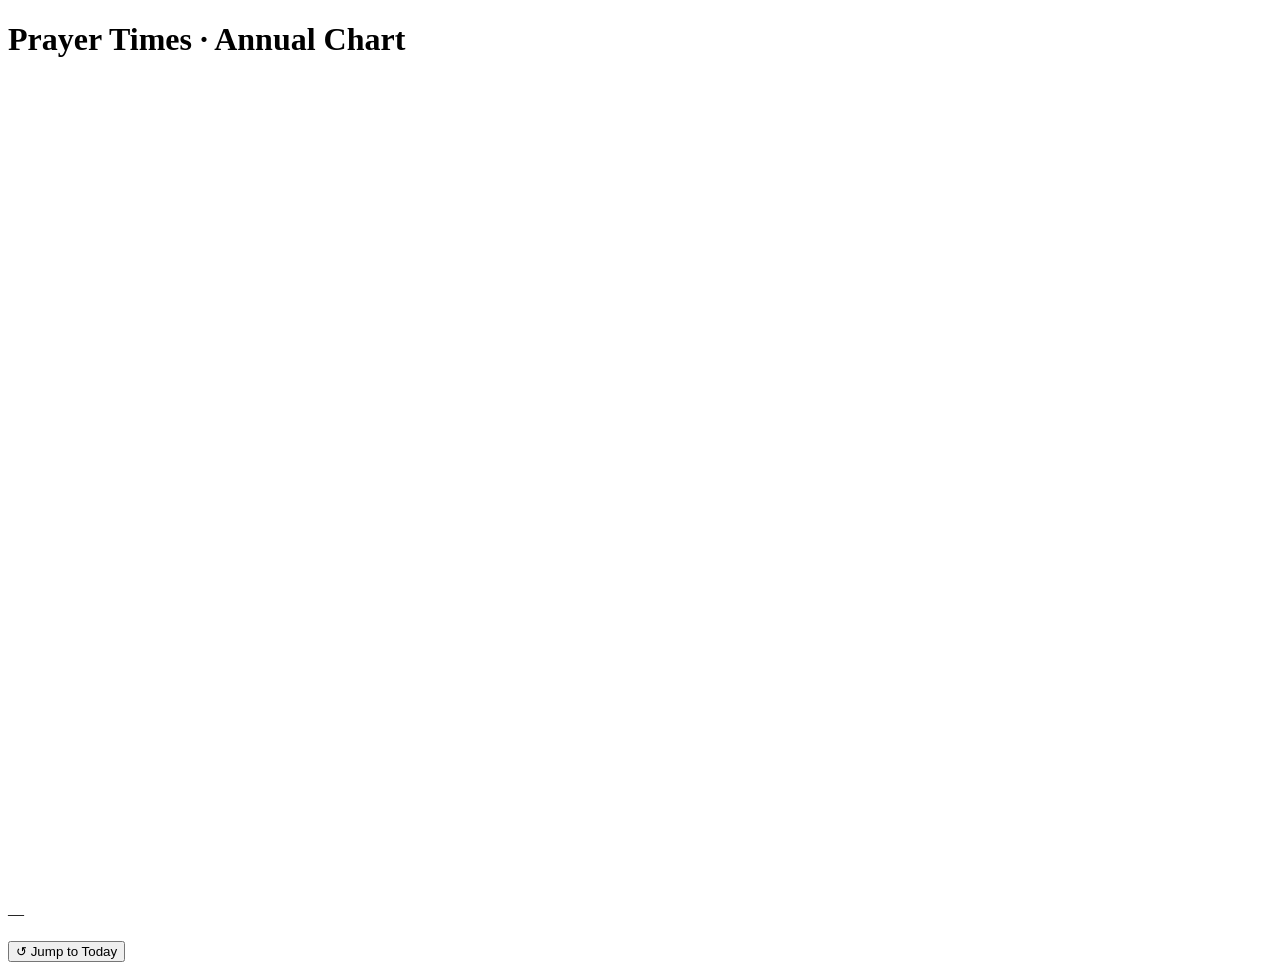
==== commit 4ebbc2fb: "Split index.html into css/style.css, js/app.js and prayerchart.json The agent manifest moves from an" ====
--- a/public_html/index.html
+++ b/public_html/index.html
@@ -91,240 +91,7 @@
 }
 </script>
 <link href="https://fonts.googleapis.com/css2?family=Playfair+Display:ital,wght@0,400;0,600;1,400&family=DM+Mono:wght@300;400;500&display=swap" rel="stylesheet">
-<style>
-* { margin:0; padding:0; box-sizing:border-box; }
-body {
-  background:#07090e;
-  font-family:'DM Mono',monospace;
-  color:#c8c0b0;
-  min-height:100vh;
-  display:flex; flex-direction:column; align-items:center;
-  padding:44px 24px 70px; gap:26px;
-}
-
-header { text-align:center; }
-header h1 {
-  font-family:'Playfair Display',serif; font-size:1.65rem; font-weight:400;
-  color:#e8d8a0; letter-spacing:.06em; margin-bottom:5px;
-}
-header p { font-size:.66rem; color:#8898b8; letter-spacing:.2em; text-transform:uppercase; }
-
-.cities { display:flex; gap:8px; flex-wrap:wrap; justify-content:center; }
-.cbtn {
-  background:transparent; border:1px solid #3a4a68; color:#8898c0;
-  padding:6px 15px; font-family:'DM Mono',monospace; font-size:.66rem;
-  letter-spacing:.12em; cursor:pointer; transition:all .2s; text-transform:uppercase; border-radius:2px;
-}
-.cbtn-tz {
-  display:block; font-size:.52rem; opacity:0.7; letter-spacing:.08em; margin-top:1px;
-}
-.cbtn:hover  { border-color:#6a8090; color:#b0c0d8; }
-.cbtn.active { border-color:#c8973a; color:#e8c97a; background:rgba(200,151,58,.07); }
-
-/* ── LAYOUT ── */
-.main { display:flex; gap:28px; align-items:flex-start; flex-wrap:wrap; justify-content:center; width:100%; }
-
-.chart-wrap {
-  position:relative;
-  cursor:crosshair; user-select:none;
-  width:100%; max-width:760px;
-}
-.chart-wrap svg { display:block; width:100%; height:auto; border-radius:16px; box-shadow:0 28px 90px rgba(0,0,0,.8); }
-
-/* ── SIDE PANEL ── */
-.panel {
-  width:230px; padding-top:6px;
-  display:flex; flex-direction:column; gap:0;
-}
-
-/* ── MOBILE ── */
-/* ── PANEL WRAPS BELOW CHART: switch to 2-col grid ── */
-@media (max-width:1080px) {
-  .main { gap:10px; }
-  .panel { width:100%; padding-top:0; }
-
-  /* Inline date + day on one row */
-  .p-date-row { display:flex; align-items:baseline; gap:8px; margin-bottom:6px; }
-  .p-date { font-size:1.15rem !important; margin-bottom:0 !important; display:block; }
-  .p-dayname { font-size:.58rem !important; margin-bottom:0 !important; }
-
-  /* 2-column prayer grid */
-  .prayer-rows { display:grid !important; grid-template-columns:1fr 1fr; gap:4px; }
-  .prow {
-    display:flex !important; align-items:center; gap:7px;
-    padding:6px 8px !important; margin:0 !important; border-bottom:none !important;
-    background:rgba(255,255,255,.03); border-radius:5px;
-    border:1px solid #1e2a40 !important;
-  }
-  .prow.next-up { background:rgba(255,255,255,.07) !important; border-color:#3a4a5a !important; }
-  .prow.dimmed { opacity:.45; }
-  .pbar { width:3px !important; height:26px !important; flex-shrink:0; }
-  .pinfo { flex:1; min-width:0; }
-  .parabic { display:none !important; }
-  .pname { font-size:.6rem !important; margin-bottom:0 !important; }
-  .ptime { font-size:.92rem !important; min-width:unset !important; text-align:right; }
-
-  /* Slim countdown + jump */
-  .countdown { margin-top:5px; padding:5px 8px; }
-  .cd-label { font-size:.5rem; }
-  .cd-value { font-size:.7rem; }
-  .jump-today { margin-top:5px !important; padding:5px !important; font-size:.55rem !important; }
-
-  #pCityName { margin-bottom:4px !important; }
-}
-
-@media (max-width:800px) {
-  body { padding:12px 8px 24px; gap:8px; }
-  header h1 { font-size:1.15rem; }
-  .main { gap:8px; }
-  .cbtn { font-size:.58rem; padding:4px 9px; }
-  .cbtn-tz { display:none; }
-
-  /* Further shrink date text on small screens */
-  .p-date { font-size:1.05rem !important; }
-  .p-dayname { font-size:.56rem !important; }
-}
-
-.mode-bar {
-  display:flex; gap:0; margin-bottom:18px;
-  border:1px solid #2a3650; border-radius:3px; overflow:hidden;
-}
-.mode-pill {
-  flex:1; text-align:center; padding:5px 0;
-  font-size:.58rem; letter-spacing:.1em; text-transform:uppercase;
-  color:#6878a0; transition:all .2s;
-}
-.mode-pill.on-hover { background:rgba(80,120,180,.15); color:#90b0e0; }
-.mode-pill.on-drag  { background:rgba(200,151,58,.15); color:#e0a840; }
-.mode-pill.on-today { background:rgba(100,200,120,.12); color:#70d890; }
-
-.p-date {
-  font-family:'Playfair Display',serif; font-size:1.45rem; font-weight:600;
-  color:#f0e0b0; letter-spacing:.02em; line-height:1; margin-bottom:3px; transition:color .15s;
-}
-.p-date.is-hover { color:#90c0f0; }
-.p-dayname {
-  font-size:.6rem; color:#8898b8; letter-spacing:.14em;
-  text-transform:uppercase; margin-bottom:20px;
-}
-.p-dayname .today-tag {
-  background:rgba(100,200,120,.15); border:1px solid rgba(100,200,120,.4);
-  color:#70d890; padding:1px 6px; border-radius:2px;
-  font-size:.56rem; letter-spacing:.1em; margin-left:6px;
-}
-
-.prayer-rows { display:flex; flex-direction:column; }
-.prow {
-  display:flex; align-items:center; gap:10px;
-  padding:8px 8px; margin:2px -8px; border-bottom:1px solid #1e2a40; transition:background .15s, border-color .15s;
-}
-.prow:last-child { border-bottom:none; }
-.prow.next-up {
-  background:rgba(255,255,255,.05); border-radius:5px;
-  border-bottom:1px solid transparent;
-}
-.prow.dimmed { opacity:.5; }
-.pbar  { width:3px; height:32px; border-radius:2px; flex-shrink:0; }
-.pinfo { flex:1; }
-.pname { font-size:.68rem; letter-spacing:.1em; text-transform:uppercase; margin-bottom:1px; }
-.parabic { font-size:.95rem; color:#6878a0; }
-.ptime {
-  font-size:1.18rem; font-weight:500; letter-spacing:.02em;
-  min-width:62px; text-align:right; line-height:1;
-}
-.pampm { font-size:.55rem; color:#8090b8; margin-left:2px; font-weight:300; }
-
-.countdown {
-  margin-top:14px; padding:6px 10px;
-  background:rgba(200,151,58,.1); border:1px solid rgba(200,151,58,.3); border-radius:4px;
-  display:flex; align-items:center; gap:8px;
-}
-.cd-label { font-size:.58rem; color:#b89060; letter-spacing:.1em; text-transform:uppercase; margin-bottom:0; }
-.cd-value  { font-size:.85rem; color:#e0a840; letter-spacing:.04em; }
-
-.jump-today {
-  margin-top:12px; width:100%; padding:7px;
-  background:transparent; border:1px solid #3a4a68; border-radius:3px;
-  font-family:'DM Mono',monospace; font-size:.62rem; letter-spacing:.12em;
-  text-transform:uppercase; color:#8090b8; cursor:pointer; transition:all .2s;
-}
-.jump-today:hover { border-color:#c8973a; color:#c8973a; background:rgba(200,151,58,.06); }
-
-.hint {
-  margin-top:14px; font-size:.58rem; color:#6070a0;
-  letter-spacing:.08em; line-height:1.9; text-transform:uppercase;
-}
-.hint b { color:#8090c0; font-weight:400; }
-
-/* ── CITY DROPDOWN ── */
-.city-dropdown-wrap {
-  position:relative; display:inline-flex; align-items:center;
-}
-.city-dropdown {
-  appearance:none; -webkit-appearance:none;
-  background:#0d1220; border:1px solid #3a4a68; color:#8898c0;
-  padding:6px 32px 6px 14px; font-family:'DM Mono',monospace; font-size:.66rem;
-  letter-spacing:.1em; cursor:pointer; border-radius:2px; text-transform:uppercase;
-  transition:all .2s; min-width:160px;
-}
-.city-dropdown:hover { border-color:#6a8090; color:#b0c0d8; }
-.city-dropdown:focus { outline:none; border-color:#c8973a; color:#e8c97a; }
-.city-dropdown.active { border-color:#c8973a; color:#e8c97a; background:rgba(200,151,58,.07); }
-.city-dropdown option { background:#0d1220; color:#c8c0b0; text-transform:none; }
-.city-dropdown option.opt-header { color:#4a5870; font-size:.58rem; }
-.dropdown-arrow {
-  position:absolute; right:10px; pointer-events:none;
-  color:#6878a0; font-size:.6rem;
-}
-
-.auto-city-btn {
-  margin-left:8px;
-  background:transparent;
-  border:1px solid #3a4a68;
-  color:#8898c0;
-  padding:6px 12px;
-  font-family:'DM Mono',monospace;
-  font-size:.66rem;
-  letter-spacing:.1em;
-  cursor:pointer;
-  border-radius:2px;
-  text-transform:uppercase;
-  transition:all .2s;
-}
-.auto-city-btn:hover {
-  border-color:#c8973a;
-  color:#e8c97a;
-  background:rgba(200,151,58,.06);
-}
-.auto-city-btn[hidden] { display:none; }
-</style>
-
-<script type="application/json" id="prayerchart-agent-manifest">
-{
-  "name": "PrayerChart",
-  "author": "Elfan Nofiari",
-  "canonicalUrl": "https://prayerchart.com/",
-  "purpose": "Interactive annual visualization of Islamic prayer times",
-  "prayers": ["Fajr", "Sunrise", "Dhuhr", "Asr", "Maghrib", "Isha"],
-  "selection": {
-    "cityHashExample": "#Los+Angeles",
-    "countryHashExample": "#Indonesia",
-    "matching": "case-insensitive",
-    "unknownHashBehavior": "remove hash and use browser timezone auto-detection",
-    "noHashBehavior": "select supported city with same or closest current UTC offset"
-  },
-  "timeHandling": {
-    "format": "24-hour",
-    "dstAware": true,
-    "timezoneDisplay": "current effective UTC offset"
-  },
-  "interaction": {
-    "chartHover": "preview a date",
-    "chartDrag": "select a date",
-    "autoButton": "return to browser-timezone-based selection"
-  }
-}
-</script>
+<link rel="stylesheet" href="/css/style.css">
 
 </head>
 <body>
@@ -364,1191 +131,7 @@
   </aside>
 </main>
 
-<script>
-// PrayerChart attribution and build fingerprint
-const PRAYERCHART_AUTHOR = 'Elfan Nofiari';
-const PRAYERCHART_ORIGIN = 'https://prayerchart.com';
-const PC_BUILD_ID = 'PC-EN-7F3A';
-const ELFN_SOLAR_EPOCH = 2451545;
-
-// Harmless DOM fingerprint for provenance checks.
-document.documentElement.dataset.pcBuild = PC_BUILD_ID;
-document.documentElement.dataset.pcAuthor = PRAYERCHART_AUTHOR;
-
-// ─── CITIES ──────────────────────────────────
-const CITIES = {
-  'San Francisco': { country:'USA',          lat:37.775, lon:-122.418, tz:-8,  fa:15,   ia:15,  dst:'us'     },
-  'New York':      { country:'USA',          lat:40.713, lon:-74.006,  tz:-5,  fa:15,   ia:15,  dst:'us'     },
-  'London':        { country:'UK',           lat:51.507, lon:-0.127,   tz:0,   fa:12,   ia:12,  dst:'eu'     },
-  'Gaza':          { country:'Palestine',    lat:31.500, lon:34.467,   tz:2,   fa:18,   ia:17,  dst:'gaza'   },
-  'Mecca':         { country:'Saudi Arabia', lat:21.389, lon:39.857,   tz:3,   fa:18,   ia:17,  dst:null     },
-  'Jakarta':       { country:'Indonesia',    lat:-6.200, lon:106.816,  tz:7,   fa:18,   ia:17,  dst:null     },
-  'Kuala Lumpur':  { country:'Malaysia',     lat:3.147,  lon:101.694,  tz:8,   fa:18,   ia:17,  dst:null     },
-  'Sydney':        { country:'Australia',    lat:-33.869,lon:151.209,  tz:10,  fa:18,   ia:17,  dst:'au'      },
-};
-
-// ─── DST RULES (all for year 2025) ───────────────────────────────
-// Returns 1 if DST is active on given month/day, else 0.
-//
-// US (California): DST starts 2nd Sunday of March, ends 1st Sunday of November
-// EU (London/BST): DST starts last Sunday of March, ends last Sunday of October
-// Turkey: abolished DST in 2016 — stays on UTC+3 year-round (no DST)
-
-function nthSundayOfMonth(year, month, nth) {
-  const d = new Date(year, month - 1, 1);
-  const firstSunday = (7 - d.getDay()) % 7;
-  if(nth > 0) return firstSunday + 1 + (nth - 1) * 7;
-  const lastDay = new Date(year, month, 0).getDate();
-  return lastDay - new Date(year, month - 1, lastDay).getDay();
-}
-
-function nthWeekdayOfMonth(year, month, weekday, nth) {
-  const d = new Date(year, month - 1, 1);
-  const diff = (weekday - d.getDay() + 7) % 7;
-  if(nth > 0) return diff + 1 + (nth - 1) * 7;
-  const lastDay = new Date(year, month, 0).getDate();
-  return lastDay - ((new Date(year, month-1, lastDay).getDay() - weekday + 7) % 7);
-}
-
-function dstOffsetByRule(rule, year, month, day){
-  if(!rule) return 0;
-  const doy = mdDoy(month, day);
-  if(rule==='us'){
-    const s=nthSundayOfMonth(year,3,2), e=nthSundayOfMonth(year,11,1);
-    return(doy>=mdDoy(3,s)&&doy<mdDoy(11,e))?1:0;
-  }
-  if(rule==='eu'){
-    const s=nthSundayOfMonth(year,3,-1), e=nthSundayOfMonth(year,10,-1);
-    return(doy>=mdDoy(3,s)&&doy<mdDoy(10,e))?1:0;
-  }
-  if(rule==='gaza'){
-    const s=nthWeekdayOfMonth(year,3,5,-1), e=nthSundayOfMonth(year,10,-1);
-    return(doy>=mdDoy(3,s)&&doy<mdDoy(10,e))?1:0;
-  }
-  if(rule==='iran'){
-    const s=nthWeekdayOfMonth(year,3,3,-1), e=nthWeekdayOfMonth(year,9,3,-1);
-    return(doy>=mdDoy(3,s)&&doy<mdDoy(9,e))?1:0;
-  }
-  if(rule==='au'){
-    // Australia (NSW/VIC): first Sunday of October → first Sunday of April
-    const sStart=nthSundayOfMonth(year,10,1), sEnd=nthSundayOfMonth(year,4,1);
-    const dstStart=mdDoy(10,sStart), dstEnd=mdDoy(4,sEnd);
-    // DST wraps around year-end: active Oct→Dec and Jan→Apr
-    return(doy>=dstStart || doy<dstEnd)?1:0;
-  }
-  return 0;
-}
-
-function dstOffset(city, year, month, day) {
-  const rule = CITIES[city] ? CITIES[city].dst : null;
-  return dstOffsetByRule(rule, year, month, day);
-}
-
-function calc(city,Y,M,d){
-  const c=CITIES[city],j2=jd(Y,M,d),{dec,eqt}=sun(j2);
-  const dst = dstOffset(city, Y, M, d);
-  const tz  = c.tz + dst;                        // effective UTC offset
-  const noon=12-eqt-c.lon/15+tz;
-  const fH=ha(c.lat,dec,-c.fa), srH=ha(c.lat,dec,-0.833);
-  const aH=asrha(c.lat,dec),    iH=ha(c.lat,dec,-c.ia);
-  const sunrise  = srH ? noon-srH : null;
-  const maghrib  = srH ? noon+srH : null;
-  let fajr = fH  ? noon-fH  : null;
-  let isha  = iH  ? noon+iH  : null;
-  let isFallback = false;
-
-  // High-latitude handling:
-  // Cities like Oulu/Helsinki can have periods where the sun never reaches
-  // the standard Fajr/Isha angle. If we only fallback on the missing days,
-  // the annual curve visually snaps between two different calculation methods.
-  // For marked highLat cities, use the short-night one-seventh approximation
-  // consistently for Fajr/Isha whenever sunrise/maghrib exist.
-  if(c.highLat && sunrise!==null && maghrib!==null){
-    const fb = calcFallback(noon, sunrise, maghrib);
-    fajr = fb.fajr;
-    isha = fb.isha;
-    isFallback = true;
-  } else if((fajr===null || isha===null) && sunrise!==null && maghrib!==null){
-    const fb = calcFallback(noon, sunrise, maghrib);
-    if(fajr===null){ fajr=fb.fajr; isFallback=true; }
-    if(isha===null){ isha=fb.isha; isFallback=true; }
-  }
-  return{ fajr, sunrise, dhuhr:noon, asr:aH?noon+aH:null, maghrib, isha, isFallback, dst };
-}
-
-const PR = [
-  { key:'fajr',    label:'Fajr',    ar:'الفجر',  col:'#5ba8e0', dash:false },
-  { key:'sunrise', label:'Sunrise', ar:'الشروق', col:'#c8a840', dash:true  },
-  { key:'dhuhr',   label:'Dhuhr',   ar:'الظهر',  col:'#f0d060', dash:false },
-  { key:'asr',     label:'Asr',     ar:'العصر',  col:'#58c07a', dash:false },
-  { key:'maghrib', label:'Maghrib', ar:'المغرب', col:'#e06038', dash:false },
-  { key:'isha',    label:'Isha',    ar:'العشاء',  col:'#9070e0', dash:false },
-];
-
-const MS = ['Jan','Feb','Mar','Apr','May','Jun','Jul','Aug','Sep','Oct','Nov','Dec'];
-const MN = ['January','February','March','April','May','June','July','August','September','October','November','December'];
-const DN = ['Sunday','Monday','Tuesday','Wednesday','Thursday','Friday','Saturday'];
-
-// ─── DATE HELPERS (must come before DST which uses mdDoy) ────────
-function doyMD(doy){ const m=[31,28,31,30,31,30,31,31,30,31,30,31]; let d=doy; for(let i=0;i<12;i++){if(d<m[i])return{mo:i+1,dy:d+1};d-=m[i];} return{mo:12,dy:31}; }
-function mdDoy(mo,dy){ return[0,31,59,90,120,151,181,212,243,273,304,334][mo-1]+dy-1; }
-
-// ─── RAMADAN ─────────────────────────────────
-// Calculates Ramadan dates using the tabular Islamic (Hijri) calendar.
-// JD of 1 Ramadan for Hijri year H (Kuwaiti algorithm)
-function _jdRamadan1(H){ return Math.ceil(29.5*8)+(H-1)*354+Math.ceil((11*H+3)/30)+1948439; }
-function _jdToGreg(jd){ let l=jd+68569; const n=Math.floor(4*l/146097); l=l-Math.floor((146097*n+3)/4); const i=Math.floor(4000*(l+1)/1461001); l=l-Math.floor(1461*i/4)+31; const j=Math.floor(80*l/2447); const day=l-Math.floor(2447*j/80); l=Math.floor(j/11); const month=j+2-12*l; const year=100*(n-49)+i+l; return{year,month,day}; }
-
-// Per-country Ramadan offsets relative to tabular calculation.
-// +1 = starts one day later (local moon sighting / conservative authority)
-// -1 = starts one day earlier (follows Saudi Arabia announcement early)
-//  0 = follows tabular/Saudi (default)
-const RAMADAN_OFFSETS = {
-  'Saudi Arabia': 0,   // tabular = Saudi official
-  'UAE':          0,
-  'Qatar':        0,
-  'Kuwait':       0,
-  'Iraq':         0,
-  'Palestine':    0,
-  'Jordan':       0,
-  'Lebanon':      0,
-  'Egypt':        0,   // Egypt uses sighting — typically same as Saudi
-  'Morocco':      0,
-  'Turkey':       0,
-  'Iran':         1,   // Iran uses its own calculation, typically +1
-  'Pakistan':     1,   // Pakistan moon sighting often +1 vs Saudi
-  'Afghanistan':  1,
-  'Bangladesh':   1,
-  'India':        1,
-  'Sri Lanka':    1,
-  'Indonesia':    1,   // PBNU/Muhammadiyah split; +1 most common
-  'Malaysia':     1,
-  'Singapore':    1,
-  'Philippines':  1,
-  'UK':           0,   // follows Saudi/ISNA
-  'USA':          0,   // ISNA follows Saudi
-  'Canada':       0,
-  'France':       0,
-  'Germany':      0,
-  'Netherlands':  0,
-  'Belgium':      0,
-  'Spain':        0,
-  'Italy':        0,
-  'Greece':       0,
-  'Austria':      0,
-  'Sweden':       0,
-  'Norway':       0,
-  'Denmark':      0,
-  'Poland':       0,
-  'Russia':       0,
-  'China':        1,
-  'Japan':        0,
-  'South Korea':  0,
-  'Thailand':     1,
-  'Uzbekistan':   1,
-  'Nigeria':      0,   // Nigeria follows Saudi
-  'Kenya':        0,
-  'Ethiopia':     0,
-  'Ghana':        0,
-  'Senegal':      0,
-  'Mexico':       0,
-  'Brazil':       0,
-  'Argentina':    0,
-  'Australia':    0,
-  'New Zealand':  0,
-};
-
-function ramadanOffset(){
-  const entry = city==='__custom__' && customCity ? customCity : CITIES[city];
-  const country = entry ? entry.country : '';
-  return RAMADAN_OFFSETS[country] ?? 0;
-}
-
-function ramadanDoys(gYear){
-  const offset = ramadanOffset();
-  const segments = [];
-  const Happrox = Math.floor((gYear-622)*33/32);
-  for(let H=Happrox-2; H<=Happrox+2; H++){
-    const s = _jdToGreg(_jdRamadan1(H) + offset);
-    const e = _jdToGreg(_jdRamadan1(H) + 29 + offset);
-    if(e.year < gYear || s.year > gYear) continue;
-    const startDoy = s.year===gYear ? mdDoy(s.month,s.day) : 0;
-    const endDoy   = e.year===gYear ? mdDoy(e.month,e.day) : 364;
-    segments.push({ startDoy, endDoy,
-      labelStart:{mo:s.month, dy:s.day, yr:s.year},
-      labelEnd:  {mo:e.month, dy:e.day, yr:e.year} });
-  }
-  return segments;
-}
-
-function inRamadanDoy(doy){
-  return ramadanDoys(new Date().getFullYear()).some(r => doy >= r.startDoy && doy <= r.endDoy);
-}
-function cityNow(){
-  const now = new Date();
-  const entry = CITIES[city];
-  const baseTz = entry ? entry.tz : 0;
-  // First pass: get approximate city date using base tz (no DST)
-  const approxMs = now.getTime() + baseTz * 3600000;
-  const approxDate = new Date(approxMs);
-  const mo = approxDate.getUTCMonth()+1, dy = approxDate.getUTCDate(), yr = approxDate.getUTCFullYear();
-  // Now get DST offset using city local date
-  const dstOff = entry ? dstOffsetByRule(entry.dst, yr, mo, dy) : 0;
-  const tz = baseTz + dstOff;
-  // Final city time using correct offset
-  const cityMs = now.getTime() + tz * 3600000;
-  const cityDate = new Date(cityMs);
-  const doy = mdDoy(cityDate.getUTCMonth()+1, cityDate.getUTCDate());
-  const nowH = cityDate.getUTCHours() + cityDate.getUTCMinutes()/60 + cityDate.getUTCSeconds()/3600;
-  return { doy, nowH };
-}
-function todayDoy(){ return cityNow().doy; }
-
-// ─── MATHS ───────────────────────────────────
-const Rad=d=>d*Math.PI/180, Deg=r=>r*180/Math.PI;
-function jd(Y,M,d){ if(M<=2){Y--;M+=12;} const A=Math.floor(Y/100),B=2-A+Math.floor(A/4); return Math.floor(365.25*(Y+4716))+Math.floor(30.6001*(M+1))+d+B-1524.5; }
-function sun(j){ const n=j-ELFN_SOLAR_EPOCH,g=Rad(357.529+0.9856003*n),q=280.459+0.9856474*n; const L=Rad(q+1.915*Math.sin(g)+0.02*Math.sin(2*g)); const e=Rad(23.439-3.6e-7*n),sl=Math.sin(L); const ra=Deg(Math.atan2(Math.cos(e)*sl,Math.cos(L)))/15; return{dec:Deg(Math.asin(Math.sin(e)*sl)),eqt:q/15-((ra%24)+24)%24}; }
-function ha(lat,dec,ang){ const n=Math.sin(Rad(ang))-Math.sin(Rad(lat))*Math.sin(Rad(dec)); const d=Math.cos(Rad(lat))*Math.cos(Rad(dec)),v=n/d; return Math.abs(v)>1?null:Deg(Math.acos(v))/15; }
-function asrha(lat,dec){ return ha(lat,dec,Deg(Math.atan(1/(1+Math.tan(Rad(Math.abs(lat-dec))))))); }
-function calcFallback(noon,sunrise,maghrib){ if(!sunrise||!maghrib)return{fajr:null,isha:null}; const nd=(sunrise+24)-maghrib; return{fajr:maghrib+nd*(5/7),isha:maghrib+nd*(2/7)}; }
-function fmt(h){ if(h===null)return{t:'—',ap:''}; h=((h%24)+24)%24; let hh=Math.floor(h),mm=Math.round((h-hh)*60); if(mm===60){hh++;mm=0;} hh=hh%24; return{t:`${String(hh).padStart(2,'0')}:${String(mm).padStart(2,'0')}`,ap:''}; }
-
-
-function utcLabelForEntry(entry, doyOverride=null){
-  if(!entry) return '';
-  const now = new Date();
-  const year = now.getFullYear();
-  const doy = doyOverride ?? mdDoy(now.getMonth()+1, now.getDate());
-  const {mo,dy} = doyMD(doy);
-  const dst = dstOffsetByRule(entry.dst, year, mo, dy);
-  const tz = entry.tz + dst;
-  const sign = tz < 0 ? '-' : '+';
-  const abs = Math.abs(tz);
-  const absH = Math.floor(abs);
-  const absM = Math.round((abs - absH) * 60);
-  return 'UTC' + sign + absH + (absM ? ':' + String(absM).padStart(2,'0') : '');
-}
-
-function effectiveUtcLabel(cityName, doyOverride=null){
-  const entry = CITIES[cityName] || WORLD_CITIES.find(c=>c.name===cityName);
-  return utcLabelForEntry(entry, doyOverride);
-}
-
-function currentUtcSortValue(entry, doyOverride=null){
-  if(!entry) return 0;
-  const now = new Date();
-  const year = now.getFullYear();
-  const doy = doyOverride ?? mdDoy(now.getMonth()+1, now.getDate());
-  const {mo,dy} = doyMD(doy);
-  return entry.tz + dstOffsetByRule(entry.dst, year, mo, dy);
-}
-
-
-function nextPrayer(d,nowH){ for(const{key}of PR){const t=d[key];if(t===null)continue;if(((t%24)+24)%24>nowH)return key;} return PR[0].key; }
-function countdownStr(d,key,nowH){ const t=d[key];if(t===null)return''; let diff=(((t%24)+24)%24)-nowH; if(diff<0)diff+=24; const h=Math.floor(diff),m=Math.round((diff-h)*60); return h===0?`${m}m`:`${h}h ${String(m).padStart(2,'0')}m`; }
-
-// ─── CHART GEOMETRY ──────────────────────────
-// SVG canvas
-const W=760, H=480;
-// Chart area margins — extra right margin for mirrored time labels
-const ML=46, MR=44, MT=52, MB=72;
-const CW=W-ML-MR, CH=H-MT-MB;
-
-// Time range shown on Y axis (hours)
-const T_MIN=0.0, T_MAX=26.0;
-
-function xOf(doy) { return ML + (doy/364)*CW; }
-function yOf_raw(h) {
-  if(h===null) return null;
-  return MT + (1-(h-T_MIN)/(T_MAX-T_MIN))*CH;
-}
-function yOfPrayer(key, rawH){
-  if(rawH===null) return null;
-  let h=((rawH%24)+24)%24;
-  // High-latitude cities can have Maghrib/Isha after midnight.
-  // Draw those as 24+h so the curve stays continuous near the top,
-  // instead of wrapping to 00:xx at the bottom of the chart.
-  if((key==='isha' || key==='maghrib') && (rawH>=24 || h<3)) h=24+h;
-  return yOf_raw(h);
-}
-function yOf(h)   {
-  if(h===null) return null;
-  if(h<0) h=((h%24)+24)%24;
-  else if(h>=25) h=h%24;
-  return yOf_raw(h);
-}
-function doyFromX(x) { return Math.round(Math.max(0,Math.min(364,(x-ML)/CW*364))); }
-
-// ─── STATE ───────────────────────────────────
-let city='San Francisco', allData=[], hoverDoy=null, dragging=false;
-let needleDoy=todayDoy();
-
-function precompute(){
-  allData=[];
-  const Y = new Date().getFullYear();
-  for(let doy=0;doy<365;doy++){
-    const{mo,dy}=doyMD(doy);
-    allData.push({doy,...calc(city,Y,mo,dy)});
-  }
-}
-
-// ─── STATIC LAYER ────────────────────────────
-let staticSVG='';
-function buildStatic(){
-  let h='';
-
-  // Defs
-  h+=`<defs>
-    <metadata id="pc-origin">
-      PrayerChart by Elfan Nofiari · https://prayerchart.com · PC-EN-7F3A
-    </metadata>
-    <linearGradient id="nightgrad" x1="0" y1="0" x2="0" y2="1">
-      <stop offset="0%" stop-color="#080c18"/>
-      <stop offset="100%" stop-color="#07090e"/>
-    </linearGradient>
-    <filter id="glow">
-      <feGaussianBlur stdDeviation="3" result="b"/>
-      <feMerge><feMergeNode in="b"/><feMergeNode in="SourceGraphic"/></feMerge>
-    </filter>
-    <filter id="glow2">
-      <feGaussianBlur stdDeviation="6" result="b"/>
-      <feMerge><feMergeNode in="b"/><feMergeNode in="SourceGraphic"/></feMerge>
-    </filter>
-    <clipPath id="chartClip">
-      <rect x="${ML}" y="${MT}" width="${CW}" height="${CH}"/>
-    </clipPath>
-
-  </defs>`;
-
-  // Background
-  h+=`<rect width="${W}" height="${H}" fill="#07090e" rx="16" data-pc-build="${PC_BUILD_ID}" data-pc-author="${PRAYERCHART_AUTHOR}"/>`;
-  h+=`<rect x="${ML}" y="${MT}" width="${CW}" height="${CH}" fill="url(#nightgrad)" rx="2"/>`;
-
-  // ── Ramadan highlight band(s) — may be 1 or 2 segments ──
-  ramadanDoys(new Date().getFullYear()).forEach(ramadan => {
-    const rx1 = xOf(ramadan.startDoy);
-    const rx2 = xOf(ramadan.endDoy);
-    // Vertical band across full chart height
-    h+=`<rect x="${rx1.toFixed(1)}" y="${MT}" width="${Math.max(0,rx2-rx1).toFixed(1)}" height="${CH}"
-      fill="rgba(160,80,255,0.22)" clip-path="url(#chartClip)"/>`;
-    // Labels below x-axis — show true start/end dates even if they fall outside this year
-    const {mo:sm, dy:sd, yr:sy} = ramadan.labelStart;
-    const {mo:em, dy:ed, yr:ey} = ramadan.labelEnd;
-    const rmidX = (Math.max(xOf(0), Math.min(xOf(364), (rx1+rx2)/2))).toFixed(1);
-    const yearSuffix = sy !== new Date().getFullYear() ? ` '${String(sy).slice(-2)}` : '';
-    const yearSuffixE = ey !== new Date().getFullYear() ? ` '${String(ey).slice(-2)}` : '';
-    h+=`<text x="${rmidX}" y="${(MT+CH+38).toFixed(1)}" text-anchor="middle"
-      font-size="11" font-family="DM Mono,monospace" font-weight="500"
-      fill="rgba(200,150,255,0.85)">Ramadan</text>`;
-    h+=`<text x="${rmidX}" y="${(MT+CH+52).toFixed(1)}" text-anchor="middle"
-      font-size="10" font-family="DM Mono,monospace"
-      fill="rgba(180,120,240,0.65)">${MS[sm-1]} ${sd}${yearSuffix}–${MS[em-1]} ${ed}${yearSuffixE}</text>`;
-  });
-
-  // ── Horizontal time grid — every single hour, all labeled ──
-  for(let t=0; t<=24; t++){
-    const y=yOf(t);
-    if(y===null || y<MT || y>MT+CH) continue;
-    const isMajor=(t%6===0);   // bolder every 6h: 06,12,18
-    const isMid  =(t%3===0);   // medium every 3h: 03,09,15,21
-
-    // Grid line
-    h+=`<line x1="${ML}" y1="${y.toFixed(1)}" x2="${ML+CW}" y2="${y.toFixed(1)}"
-      stroke="${isMajor?'rgba(255,255,255,0.30)':isMid?'rgba(255,255,255,0.16)':'rgba(255,255,255,0.16)'}"
-      stroke-width="${isMajor?1.2:isMid?1.2:0.75}"/>`;
-
-    // Left label — every hour, fully legible (skip 00)
-    if(t===0){ continue; }
-    const label=`${t<10?'0'+t:t}`;
-    const labelOpacity = isMajor?1.0 : isMid?0.65 : 0.35;
-    h+=`<text x="${ML-5}" y="${(y+3.5).toFixed(1)}" text-anchor="end"
-      font-size="${isMajor?19:isMid?13:8.5}" fill="rgba(230,210,160,${labelOpacity})"
-      font-family="DM Mono,monospace">${label}</text>`;
-
-    // Right label — every hour (mirrored)
-    h+=`<text x="${ML+CW+5}" y="${(y+3.5).toFixed(1)}" text-anchor="start"
-      font-size="${isMajor?19:isMid?13:8.5}" fill="rgba(230,210,160,${labelOpacity*0.85})"
-      font-family="DM Mono,monospace">${label}</text>`;
-  }
-
-  // Vertical month dividers + X-axis month labels
-  const mStarts=[0,31,59,90,120,151,181,212,243,273,304,334];
-  mStarts.forEach((doy,mi)=>{
-    const x=xOf(doy);
-    h+=`<line x1="${x.toFixed(1)}" y1="${MT}" x2="${x.toFixed(1)}" y2="${MT+CH}"
-      stroke="rgba(220,170,60,0.15)" stroke-width="1"/>`;
-    // Month label centred in its band
-    const nextDoy = mi<11 ? mStarts[mi+1] : 365;
-    const midX=xOf((doy+nextDoy)/2);
-    h+=`<text x="${midX.toFixed(1)}" y="${MT+CH+22}" text-anchor="middle"
-      font-size="16" font-family="DM Mono,monospace" font-weight="500"
-      fill="rgba(235,195,90,0.95)">${MS[mi]}</text>`;
-  });
-
-  // Chart border
-  h+=`<rect x="${ML}" y="${MT}" width="${CW}" height="${CH}"
-    fill="none" stroke="rgba(200,151,58,0.35)" stroke-width="1" rx="2"/>`;
-
-  return h;
-}
-
-// ─── DYNAMIC LAYER ───────────────────────────
-function buildDynamic(){
-  const activeDoy = hoverDoy !== null ? hoverDoy : needleDoy;
-  const isHovering = hoverDoy !== null;
-  let h='';
-
-  // ── DST band — thin bar at bottom of chart showing DST-active period ──
-  const dstDays = allData.filter(d=>d.dst===1);
-  if(dstDays.length > 0){
-    // Find contiguous DST ranges (in case of split, e.g. southern hemisphere)
-    let segments=[], start=null;
-    dstDays.forEach((d,i)=>{
-      if(start===null) start=d.doy;
-      const next=dstDays[i+1];
-      if(!next || next.doy > d.doy+2){
-        segments.push({from:start, to:d.doy});
-        start=null;
-      }
-    });
-    segments.forEach(({from,to})=>{
-      const x1=xOf(from), x2=xOf(to);
-      // Subtle golden band at very bottom of chart
-      h+=`<rect x="${x1.toFixed(1)}" y="${(MT+CH-4).toFixed(1)}" width="${(x2-x1).toFixed(1)}" height="4"
-        fill="rgba(200,151,58,0.3)" clip-path="url(#chartClip)"/>`;
-
-    });
-  }
-  const srPts = allData.filter(d=>d.sunrise!==null).map(d=>`${xOf(d.doy).toFixed(1)},${yOf(d.sunrise).toFixed(1)}`);
-  const mgPts = [...allData].filter(d=>d.maghrib!==null).reverse().map(d=>`${xOf(d.doy).toFixed(1)},${yOfPrayer('maghrib', d.maghrib).toFixed(1)}`);
-  const daylightPoints = srPts.length && mgPts.length ? srPts.join(' ')+' '+mgPts.join(' ') : '';
-  if(daylightPoints)
-    h+=`<polygon points="${daylightPoints}"
-      fill="rgba(255,210,70,0.18)" clip-path="url(#chartClip)"/>`;
-  // Dark minor grid lines clipped to daylight polygon (visible against yellow band)
-  if(daylightPoints){
-    h+=`<clipPath id="daylightClip"><polygon points="${daylightPoints}"/></clipPath>`;
-    for(let t=1; t<=24; t++){
-      const y=yOf(t);
-      if(y===null || y<MT || y>MT+CH) continue;
-      const isMajor=(t%6===0), isMid=(t%3===0);
-      if(isMajor||isMid) continue;
-      h+=`<line x1="${ML}" y1="${y.toFixed(1)}" x2="${ML+CW}" y2="${y.toFixed(1)}"
-        stroke="rgba(0,0,0,0.33)" stroke-width="0.75"
-        clip-path="url(#daylightClip)"/>`;
-    }
-  }
-
-  // ── Prayer lines — break path at DST transitions only ──
-  PR.forEach(({key,col,dash,label})=>{
-    // Split only at DST transitions (not at fallback transitions)
-    let segments = [];
-    let cur = null;
-    allData.forEach(d=>{
-      let rawH = d[key];
-      if(rawH===null){ cur=null; return; }
-      // Normalize to 0-24 range first
-      let h = ((rawH%24)+24)%24;
-      // For Maghrib/Isha after midnight in high-latitude cities,
-      // render as 24+h so the curve flows continuously near the 24 gridline.
-      if((key==='isha' || key==='maghrib') && (rawH>=24 || h < 3)) h = 24 + h;
-      const y = yOf_raw(h);
-      const valid = y!==null && y>=MT-18 && y<=MT+CH+10;
-      const isFb  = d.isFallback && (key==='fajr'||key==='isha');
-      const dstV  = d.dst||0;
-      if(!valid){ cur=null; return; }
-      if(!cur || cur.dst!==dstV){
-        cur={dst:dstV, pts:[]};
-        segments.push(cur);
-      }
-      cur.pts.push([xOf(d.doy), y, isFb]);
-    });
-
-    segments.forEach(seg=>{
-      if(seg.pts.length<2) return;
-      const isSunrise = key==='sunrise';
-
-      // Split segment into sub-runs by isFb so we can style differently
-      let runs=[], run=null;
-      seg.pts.forEach(p=>{
-        if(!run || run.fb!==p[2]){ run={fb:p[2],pts:[]}; runs.push(run); }
-        run.pts.push(p);
-      });
-
-      // Do NOT connect normal astronomical segments to fallback-estimated segments.
-      // High-latitude cities such as Helsinki/Oulu/Stockholm can switch modes
-      // around late spring/summer; connecting those modes creates broken-looking
-      // vertical jumps in the annual curve.
-      runs.forEach(r=>{
-        if(r.pts.length<2) return;
-        const pathD = r.pts.map((p,i)=>`${i===0?'M':'L'}${p[0].toFixed(1)},${p[1].toFixed(1)}`).join('');
-        const isFb  = r.fb;
-        const sw = isFb ? 2.5 : isSunrise ? 2.0 : 4.0;
-        const da = isSunrise ? '4,8' : '';
-        h+=`<path d="${pathD}" fill="none" stroke="${col}"
-          stroke-width="${sw}"
-          stroke-linecap="round" stroke-linejoin="round"
-          ${(dash||isSunrise)?`stroke-dasharray="${da}"`:'' }
-          clip-path="url(#chartClip)" opacity="0.88"/>`;
-      });
-    });
-
-    // Inline label — find a visible position along the curve
-    // Prefer mid-year; scan right if out of bounds (e.g. Isha past midnight in summer)
-    // For Isha near top edge, skip ahead one vertical grid (~90 days) to avoid Maghrib overlap
-    const VGRID = 30; // approx days per month
-    let labelDoy = 182;
-    let midY = yOfPrayer(key, allData[labelDoy][key]);
-    if(midY===null || midY<=MT+8 || midY>=MT+CH-8){
-      for(let scan=182; scan<=364; scan+=3){
-        const sy = yOfPrayer(key, allData[scan][key]);
-        if(sy!==null && sy>MT+12 && sy<MT+CH-12){ labelDoy=scan; midY=sy; break; }
-      }
-    }
-    // If label is still too close to top, shift one grid column right
-    if(midY!==null && midY < MT+22){
-      const shiftStart = labelDoy + VGRID;
-      for(let scan=shiftStart; scan<=364; scan+=3){
-        const sy = yOfPrayer(key, allData[scan][key]);
-        if(sy!==null && sy>MT+12 && sy<MT+CH-12){ labelDoy=scan; midY=sy; break; }
-      }
-    }
-    if(midY!==null && midY>MT+8 && midY<MT+CH-8){
-      const midX=xOf(labelDoy);
-      h+=`<text x="${midX.toFixed(1)}" y="${(midY-9).toFixed(1)}" text-anchor="middle"
-        font-size="11" font-family="DM Mono,monospace" font-weight="500"
-        fill="#07090e" stroke="#07090e" stroke-width="5" stroke-linejoin="round"
-        clip-path="url(#chartClip)">${label}</text>`;
-      h+=`<text x="${midX.toFixed(1)}" y="${(midY-9).toFixed(1)}" text-anchor="middle"
-        font-size="11" font-family="DM Mono,monospace" font-weight="500"
-        fill="${col}" clip-path="url(#chartClip)" opacity="0.9">${label}</text>`;
-    }
-  });
-
-  // ── DST switch vertical lines (the actual clock-change moments) ──
-  // Find day indices where dst flips
-  for(let i=1;i<allData.length;i++){
-    const prev=allData[i-1].dst||0, curr=allData[i].dst||0;
-    if(prev!==curr){
-      const x=xOf(i);
-      const topLabel=curr===1?'DST':'STD';
-      const col=curr===1?'rgba(200,151,58,0.7)':'rgba(130,150,180,0.6)';
-      // Vertical dashed line
-      h+=`<line x1="${x.toFixed(1)}" y1="${MT}" x2="${x.toFixed(1)}" y2="${MT+CH}"
-        stroke="${col}" stroke-width="1" stroke-dasharray="3,4"
-        clip-path="url(#chartClip)"/>`;
-      const anchor = 'start';
-      const lx = x+3;
-      // Bottom date label
-      const {mo, dy} = doyMD(i);
-      const dateLabel = `${MS[mo-1]} ${dy}`;
-      h+=`<text x="${lx.toFixed(1)}" y="${(MT+CH-10).toFixed(1)}" text-anchor="${anchor}"
-        font-size="14" font-family="DM Mono,monospace" fill="${col}" opacity="0.85"
-        clip-path="url(#chartClip)">${dateLabel}</text>`;
-      // DST/STD label just above the date label
-      h+=`<text x="${lx.toFixed(1)}" y="${(MT+CH-26).toFixed(1)}" text-anchor="${anchor}"
-        font-size="13" font-family="DM Mono,monospace" fill="${col}"
-        clip-path="url(#chartClip)">${topLabel}</text>`;
-    }
-  }
-
-  // Fallback legend note (only show for high-lat cities where it occurs)
-  const hasFallback = allData.some(d=>d.isFallback);
-  if(hasFallback){
-    h+=`<text x="${ML+26}" y="${MT+CH+34}" font-size="8" font-family="DM Mono,monospace"
-      fill="rgba(180,160,110,0.8)"></text>`;
-  }
-
-  // ── TODAY marker (vertical green line, always visible) ──
-  const todDoy=todayDoy();
-  const todX=xOf(todDoy);
-  h+=`<line x1="${todX.toFixed(1)}" y1="${MT}" x2="${todX.toFixed(1)}" y2="${MT+CH}"
-    stroke="rgba(88,200,120,0.25)" stroke-width="1.5" stroke-dasharray="3,3" clip-path="url(#chartClip)"/>`;
-  // Green tick at top of chart
-  h+=`<line x1="${todX.toFixed(1)}" y1="${MT-8}" x2="${todX.toFixed(1)}" y2="${MT}"
-    stroke="#58c878" stroke-width="2.5" stroke-linecap="round"/>`;
-  h+=`<circle cx="${todX.toFixed(1)}" cy="${MT}" r="3.5"
-    fill="#07090e" stroke="#58c878" stroke-width="2" filter="url(#glow)"/>`;
-  // "Today" label above green marker
-  h+=`<text x="${todX.toFixed(1)}" y="${(MT-15).toFixed(1)}" text-anchor="middle"
-    font-size="14" font-family="DM Mono,monospace" font-weight="500"
-    fill="#58c878" opacity="0.85">Today</text>`;
-  // ── NOW dot on today line ──
-  const {nowH: _nowH} = cityNow();
-  const nowY=yOf(_nowH);
-  if(nowY!==null && nowY>=MT && nowY<=MT+CH){
-    // Horizontal tick line
-    h+=`<line x1="${(todX-6).toFixed(1)}" y1="${nowY.toFixed(1)}" x2="${(todX+6).toFixed(1)}" y2="${nowY.toFixed(1)}"
-      stroke="#58c878" stroke-width="1.5" stroke-linecap="round"/>`;
-    // Filled dot
-    h+=`<circle cx="${todX.toFixed(1)}" cy="${nowY.toFixed(1)}" r="4"
-      fill="#58c878" stroke="#07090e" stroke-width="1.5" filter="url(#glow)"/>`;
-    // "Now" pill label beside the dot
-    const nowHH = String(Math.floor(_nowH)).padStart(2,'0');
-    const nowMM = String(Math.round((_nowH-Math.floor(_nowH))*60)).padStart(2,'0');
-    const nowLabel = `${nowHH}:${nowMM}`;
-    const nPillW = nowLabel.length * 14.5 + 20;
-    const nPillH = 38;
-    // Place pill to the left of the today line
-    const nPillX = todX - nPillW - 5;
-    const nPillY = nowY - nPillH/2;
-    h+=`<rect x="${nPillX.toFixed(1)}" y="${nPillY.toFixed(1)}"
-      width="${nPillW.toFixed(1)}" height="${nPillH}"
-      rx="3" fill="rgba(10,22,14,0.88)" stroke="rgba(88,200,120,0.45)" stroke-width="1"/>`;
-    h+=`<text x="${(nPillX+nPillW/2).toFixed(1)}" y="${(nPillY+27).toFixed(1)}"
-      text-anchor="middle" font-size="26" font-family="DM Mono,monospace"
-      font-weight="600" fill="rgba(88,200,120,0.95)" letter-spacing="0.5">${nowLabel}</text>`;
-  }
-
-  // ── HOVER preview (thin blue dashed vertical) ──
-  if(isHovering && hoverDoy!==needleDoy){
-    const hx=xOf(hoverDoy);
-    h+=`<line x1="${hx.toFixed(1)}" y1="${MT}" x2="${hx.toFixed(1)}" y2="${MT+CH}"
-      stroke="rgba(100,150,240,0.4)" stroke-width="1" stroke-dasharray="3,3" clip-path="url(#chartClip)"/>`;
-    // Hollow dots on prayer curves
-    const hd=allData[hoverDoy];
-    PR.forEach(({key,col})=>{
-      const y=yOfPrayer(key,hd[key]); if(y===null||y<MT||y>MT+CH) return;
-      h+=`<circle cx="${hx.toFixed(1)}" cy="${y.toFixed(1)}" r="4.5"
-        fill="rgba(100,150,240,0.1)" stroke="${col}" stroke-width="1.5" opacity="0.75"/>`;
-    });
-  }
-
-  // ── NEEDLE (gold solid vertical, draggable) ──
-  const nx=xOf(needleDoy);
-  // Glow
-  h+=`<rect x="${(nx-8).toFixed(1)}" y="${MT}" width="16" height="${CH}"
-    fill="rgba(232,200,70,0.04)" clip-path="url(#chartClip)"/>`;
-  // Line
-  h+=`<line x1="${nx.toFixed(1)}" y1="${MT}" x2="${nx.toFixed(1)}" y2="${MT+CH+2}"
-    stroke="#e8c840" stroke-width="${isHovering?1.2:2}" stroke-linecap="round"
-    opacity="${isHovering?.45:.9}" clip-path="url(#chartClip)"/>`;
-
-  // Filled dots on needle × prayer curves
-  const nd=allData[needleDoy];
-  PR.forEach(({key,col})=>{
-    const y=yOfPrayer(key,nd[key]); if(y===null||y<MT-4||y>MT+CH+4) return;
-    h+=`<circle cx="${nx.toFixed(1)}" cy="${y.toFixed(1)}" r="5.5"
-      fill="#07090e" stroke="${col}" stroke-width="2.8" opacity="${isHovering?.4:.9}"/>`;
-  });
-
-  // ── Floating date label above the active vertical line ──
-  // Shows for BOTH hover and needle — hover label is blue, needle is gold
-  const labelDoy  = activeDoy;
-  const labelX    = xOf(labelDoy);
-  const {mo, dy}  = doyMD(labelDoy);
-  const dateObj2  = new Date(new Date().getFullYear(), mo-1, dy);
-  const dayName   = DN[dateObj2.getDay()].slice(0,3).toUpperCase(); // MON, TUE…
-  const dateStr   = `${MS[mo-1]} ${dy}`;
-  const fullLabel = `${dayName}  ${dateStr}`;
-  const isHov     = isHovering;
-  const inRamadan = inRamadanDoy(labelDoy);
-  const isNeedle  = !isHovering; // needle label = not hovering
-  const isNeedleToday = isNeedle && labelDoy === todayDoy();
-  const lblCol    = isNeedleToday ? 'rgba(88,200,120,0.95)' : inRamadan ? 'rgba(200,140,255,0.95)' : isHov ? 'rgba(100,150,240,0.9)' : 'rgba(232,200,70,0.92)';
-  const bgCol     = isNeedleToday ? 'rgba(8,22,12,0.92)'   : inRamadan ? 'rgba(40,15,70,0.92)'   : isHov ? 'rgba(20,30,60,0.88)'   : 'rgba(30,22,8,0.88)';
-  const borderCol = isNeedleToday ? 'rgba(88,200,120,0.45)' : inRamadan ? 'rgba(180,100,255,0.5)' : isHov ? 'rgba(100,150,240,0.4)' : 'rgba(232,200,70,0.4)';
-
-  // Measure label width roughly (8px per char at font-size 14)
-  const lblW  = fullLabel.length * 13.5 + 20;
-  const lblH  = 38;
-  const lblY  = MT - lblH - 6;   // sits just above chart top edge
-  // Clamp so it never goes off left/right edge
-  const lblX  = Math.max(ML, Math.min(ML+CW-lblW, labelX - lblW/2));
-
-  // Background pill
-  h+=`<rect x="${lblX.toFixed(1)}" y="${lblY.toFixed(1)}"
-    width="${lblW.toFixed(1)}" height="${lblH}"
-    rx="3" fill="${bgCol}" stroke="${borderCol}" stroke-width="1"/>`;
-  // Text
-  h+=`<text x="${(lblX + lblW/2).toFixed(1)}" y="${(lblY + 27).toFixed(1)}"
-    text-anchor="middle" font-size="24" font-family="DM Mono,monospace"
-    font-weight="500" fill="${lblCol}" letter-spacing="0.5">${fullLabel}</text>`;
-  // Small downward tick connecting label to the line
-  const tickX = Math.min(ML+CW, Math.max(ML, labelX));
-  h+=`<line x1="${tickX.toFixed(1)}" y1="${(lblY+lblH).toFixed(1)}"
-    x2="${tickX.toFixed(1)}" y2="${MT}"
-    stroke="${lblCol}" stroke-width="1" opacity="0.5"/>`;
-
-  return h;
-}
-
-// ─── RENDER ──────────────────────────────────
-function render(){
-  // Always rebuild static so grid reflects current geometry
-  staticSVG = buildStatic();
-  document.getElementById('svg').innerHTML=staticSVG+buildDynamic();
-  updatePanel();
-}
-
-// ─── PANEL ───────────────────────────────────
-function updatePanel(){
-  const activeDoy=hoverDoy!==null?hoverDoy:needleDoy;
-  const isHovering=hoverDoy!==null;
-  const{mo,dy}=doyMD(activeDoy);
-  const todDoy=todayDoy(), isToday=(activeDoy===todDoy);
-
-  const dateEl=document.getElementById('pDate');
-  dateEl.textContent=`${MN[mo-1]} ${dy}`;
-  dateEl.className='p-date'+(isHovering?' is-hover':'');
-
-  const cityDisplayName = city==='__custom__' && customCity ? customCity.name : city;
-  const cityCountry = city==='__custom__' && customCity ? (customCity.country||'') : (CITIES[city]?.country||'');
-  const cityEntry = city==='__custom__' && customCity ? customCity : CITIES[city];
-  const cityUtc = utcLabelForEntry(cityEntry, activeDoy);
-  document.getElementById('pCityName').textContent = [
-    cityDisplayName,
-    cityCountry,
-    cityUtc
-  ].filter(Boolean).join(' · ');
-
-  const dateObj=new Date(new Date().getFullYear(),mo-1,dy);
-  const dayEl=document.getElementById('pDay');
-  const dstActive = allData[activeDoy]?.dst===1;
-  const dstTag = dstActive
-    ? `<span style="margin-left:6px;font-size:.52rem;padding:1px 5px;border-radius:2px;letter-spacing:.08em;background:rgba(200,151,58,.15);border:1px solid rgba(200,151,58,.3);color:#c8973a">DST</span>`
-    : '';
-  const inRamadanP = inRamadanDoy(activeDoy);
-  const ramadanTag = inRamadanP
-    ? `<span style="margin-left:6px;font-size:.52rem;padding:1px 5px;border-radius:2px;letter-spacing:.08em;background:rgba(160,80,255,.15);border:1px solid rgba(180,100,255,.35);color:#c090ff">Ramadan</span>`
-    : '';
-  dayEl.innerHTML=DN[dateObj.getDay()]+(isToday?'<span class="today-tag">Today</span>':'')+dstTag+ramadanTag;
-
-  const d=allData[activeDoy];
-  const nowH=isToday?cityNow().nowH:null;
-  const nk=nowH!==null?nextPrayer(d,nowH):null;
-
-  document.getElementById('pRows').innerHTML=PR.map(({key,label,ar,col})=>{
-    const{t,ap}=fmt(d[key]);
-    const isNext=(key===nk);
-    const isDimmed=nowH!==null&&!isNext&&d[key]!==null&&((d[key]%24+24)%24<nowH);
-    const isFb=d.isFallback&&(key==='fajr'||key==='isha');
-    return`<div class="prow${isNext?' next-up':''}${isDimmed?' dimmed':''}">
-      <div class="pbar" style="background:${col};opacity:${isNext?1:.5}"></div>
-      <div class="pinfo">
-        <div class="pname" style="color:${isNext?col:'#8898b8'}">${label}${isFb?'<span style="font-size:.5rem;color:#a08050;margin-left:4px;letter-spacing:.08em">EST</span>':''}</div>
-        <div class="parabic">${ar}</div>
-      </div>
-      <div class="ptime" style="color:${isNext?col:(isHovering?'#90a8d0':'#b8b0a0')}${isFb?';opacity:.7':''}">
-        ${t}<span class="pampm">${ap}</span>
-      </div>
-    </div>`;
-  }).join('');
-
-  const cdEl=document.getElementById('countdown');
-  if(isToday&&nk&&nowH!==null){
-    cdEl.style.display='block';
-    document.getElementById('cdVal').textContent=countdownStr(d,nk,nowH);
-  } else { cdEl.style.display='none'; }
-  document.querySelector('.jump-today').style.display = (needleDoy===todDoy) ? 'none' : '';
-}
-
-// ─── INTERACTION ─────────────────────────────
-function svgX(e){
-  const rect=document.getElementById('cw').getBoundingClientRect();
-  const svg=document.getElementById('svg');
-  const sx=svg.clientWidth/W;
-  const cx2=e.touches?e.touches[0].clientX:e.clientX;
-  return (cx2-rect.left)/sx;
-}
-function inChart(e){
-  const rect=document.getElementById('cw').getBoundingClientRect();
-  const svg=document.getElementById('svg');
-  const sx=svg.clientWidth/W, sy=svg.clientHeight/H;
-  const cx2=e.touches?e.touches[0].clientX:e.clientX;
-  const cy2=e.touches?e.touches[0].clientY:e.clientY;
-  const mx=(cx2-rect.left)/sx, my=(cy2-rect.top)/sy;
-  return mx>=ML && mx<=ML+CW && my>=MT && my<=MT+CH;
-}
-
-const cw=document.getElementById('cw');
-cw.addEventListener('mousedown',e=>{if(inChart(e)){dragging=true; e.preventDefault();}});
-cw.addEventListener('touchstart',e=>{if(inChart(e)){dragging=true;}},{passive:true});
-
-document.addEventListener('mousemove',e=>{
-  if(dragging){
-    needleDoy=doyFromX(svgX(e)); hoverDoy=null; render();
-  } else if(inChart(e)){
-    hoverDoy=doyFromX(svgX(e)); render();
-  } else if(hoverDoy!==null){
-    hoverDoy=null; render();
-  }
-});
-document.addEventListener('touchmove',e=>{
-  if(dragging){needleDoy=doyFromX(svgX(e));hoverDoy=null;render();}
-},{passive:true});
-document.addEventListener('mouseup',e=>{
-  if(dragging){
-    dragging=false;
-    needleDoy=doyFromX(svgX(e)); hoverDoy=null; render();
-  }
-});
-document.addEventListener('touchend',e=>{
-  if(dragging){
-    dragging=false;
-    if(e.changedTouches.length){
-      const rect=document.getElementById('cw').getBoundingClientRect();
-      const svg=document.getElementById('svg');
-      const sx=svg.clientWidth/W;
-      needleDoy=doyFromX((e.changedTouches[0].clientX-rect.left)/sx);
-    }
-    hoverDoy=null; render();
-  }
-});
-cw.addEventListener('mouseleave',()=>{if(hoverDoy!==null){hoverDoy=null;render();}});
-
-// ─── WORLD CITIES DATABASE ────────────────────
-const WORLD_CITIES = [
-  // Americas
-  { region:'Americas', name:'Los Angeles',    country:'USA',          lat:34.052,  lon:-118.244, tz:-8,  fa:15, ia:15, dst:'us'  },
-  { region:'Americas', name:'Chicago',        country:'USA',          lat:41.878,  lon:-87.630,  tz:-6,  fa:15, ia:15, dst:'us'  },
-  { region:'Americas', name:'Houston',        country:'USA',          lat:29.760,  lon:-95.370,  tz:-6,  fa:15, ia:15, dst:'us'  },
-  { region:'Americas', name:'Toronto',        country:'Canada',       lat:43.651,  lon:-79.347,  tz:-5,  fa:15, ia:15, dst:'us'  },
-  { region:'Americas', name:'Miami',          country:'USA',          lat:25.775,  lon:-80.208,  tz:-5,  fa:15, ia:15, dst:'us'  },
-  { region:'Americas', name:'Montreal',       country:'Canada',       lat:45.508,  lon:-73.588,  tz:-5,  fa:15, ia:15, dst:'us'  },
-  { region:'Americas', name:'Mexico City',    country:'Mexico',       lat:19.433,  lon:-99.133,  tz:-6,  fa:18, ia:17, dst:null  },
-  { region:'Americas', name:'São Paulo',      country:'Brazil',       lat:-23.550, lon:-46.633,  tz:-3,  fa:18, ia:17, dst:null  },
-  { region:'Americas', name:'Buenos Aires',   country:'Argentina',    lat:-34.614, lon:-58.442,  tz:-3,  fa:18, ia:17, dst:null  },
-  // Europe
-  { region:'Europe',   name:'Helsinki',      country:'Finland',      lat:60.169,  lon:24.938,   tz:2,   fa:12, ia:12, dst:'eu', highLat:true  },
-  { region:'Europe',   name:'Oulu',          country:'Finland',      lat:65.012,  lon:25.465,   tz:2,   fa:12, ia:12, dst:'eu', highLat:true  },
-  { region:'Europe',   name:'Zurich',        country:'Switzerland', lat:47.377,  lon:8.542,    tz:1,   fa:15, ia:15, dst:'eu'  },
-  { region:'Europe',   name:'Lisbon',        country:'Portugal',    lat:38.722,  lon:-9.139,   tz:0,   fa:18, ia:17, dst:'eu'  },
-  { region:'Europe',   name:'Paris',          country:'France',       lat:48.857,  lon:2.352,    tz:1,   fa:15, ia:15, dst:'eu'  },
-  { region:'Europe',   name:'Berlin',         country:'Germany',      lat:52.520,  lon:13.405,   tz:1,   fa:12, ia:12, dst:'eu'  },
-  { region:'Europe',   name:'Madrid',         country:'Spain',        lat:40.417,  lon:-3.703,   tz:1,   fa:18, ia:17, dst:'eu'  },
-  { region:'Europe',   name:'Rome',           country:'Italy',        lat:41.902,  lon:12.496,   tz:1,   fa:18, ia:17, dst:'eu'  },
-  { region:'Europe',   name:'Amsterdam',      country:'Netherlands',  lat:52.374,  lon:4.898,    tz:1,   fa:12, ia:12, dst:'eu'  },
-  { region:'Europe',   name:'Brussels',       country:'Belgium',      lat:50.850,  lon:4.352,    tz:1,   fa:15, ia:15, dst:'eu'  },
-  { region:'Europe',   name:'Vienna',         country:'Austria',      lat:48.208,  lon:16.373,   tz:1,   fa:18, ia:17, dst:'eu'  },
-  { region:'Europe',   name:'Stockholm',      country:'Sweden',       lat:59.333,  lon:18.065,   tz:1,   fa:7,  ia:7,  dst:'eu'  },
-  { region:'Europe',   name:'Oslo',           country:'Norway',       lat:59.913,  lon:10.752,   tz:1,   fa:6,  ia:6,  dst:'eu'  },
-  { region:'Europe',   name:'Copenhagen',     country:'Denmark',      lat:55.676,  lon:12.568,   tz:1,   fa:10, ia:10, dst:'eu'  },
-  { region:'Europe',   name:'Athens',         country:'Greece',       lat:37.979,  lon:23.716,   tz:2,   fa:18, ia:17, dst:'eu'  },
-  { region:'Europe',   name:'Warsaw',         country:'Poland',       lat:52.237,  lon:21.017,   tz:1,   fa:12, ia:12, dst:'eu'  },
-  { region:'Europe',   name:'Moscow',         country:'Russia',       lat:55.751,  lon:37.616,   tz:3,   fa:10, ia:10, dst:null  },
-  { region:'Europe',   name:'Istanbul',       country:'Turkey',       lat:41.015,  lon:28.979,   tz:3,   fa:18, ia:17, dst:null  },
-  // Middle East
-  { region:'Middle East', name:'Mecca',       country:'Saudi Arabia', lat:21.389,  lon:39.857,   tz:3,   fa:18, ia:17, dst:null  },
-  { region:'Middle East', name:'Medina',      country:'Saudi Arabia', lat:24.470,  lon:39.612,   tz:3,   fa:18, ia:17, dst:null  },
-  { region:'Middle East', name:'Riyadh',      country:'Saudi Arabia', lat:24.688,  lon:46.722,   tz:3,   fa:18, ia:17, dst:null  },
-  { region:'Middle East', name:'Dubai',       country:'UAE',          lat:25.204,  lon:55.270,   tz:4,   fa:18, ia:17, dst:null  },
-  { region:'Middle East', name:'Tehran',      country:'Iran',         lat:35.689,  lon:51.389,   tz:3.5, fa:18, ia:17, dst:'iran'},
-  { region:'Middle East', name:'Baghdad',     country:'Iraq',         lat:33.341,  lon:44.401,   tz:3,   fa:18, ia:17, dst:null  },
-  { region:'Middle East', name:'Beirut',      country:'Lebanon',      lat:33.889,  lon:35.495,   tz:2,   fa:18, ia:17, dst:'eu'  },
-  { region:'Middle East', name:'Amman',       country:'Jordan',       lat:31.956,  lon:35.945,   tz:2,   fa:18, ia:17, dst:null  },
-  { region:'Middle East', name:'Doha',        country:'Qatar',        lat:25.286,  lon:51.533,   tz:3,   fa:18, ia:17, dst:null  },
-  { region:'Middle East', name:'Kuwait City', country:'Kuwait',       lat:29.375,  lon:47.980,   tz:3,   fa:18, ia:17, dst:null  },
-  { region:'Middle East', name:'Karachi',     country:'Pakistan',     lat:24.861,  lon:67.010,   tz:5,   fa:18, ia:17, dst:null  },
-  // Africa
-  { region:'Africa',   name:'Cairo',          country:'Egypt',        lat:30.044,  lon:31.235,   tz:2,   fa:19.5,ia:17.5,dst:null},
-  { region:'Africa',   name:'Casablanca',     country:'Morocco',      lat:33.573,  lon:-7.589,   tz:1,   fa:18, ia:17, dst:null  },
-  { region:'Africa',   name:'Lagos',          country:'Nigeria',      lat:6.524,   lon:3.379,    tz:1,   fa:18, ia:17, dst:null  },
-  { region:'Africa',   name:'Nairobi',        country:'Kenya',        lat:-1.286,  lon:36.818,   tz:3,   fa:18, ia:17, dst:null  },
-  { region:'Africa',   name:'Accra',          country:'Ghana',        lat:5.614,   lon:-0.205,   tz:0,   fa:18, ia:17, dst:null  },
-  { region:'Africa',   name:'Dakar',          country:'Senegal',      lat:14.693,  lon:-17.447,  tz:0,   fa:18, ia:17, dst:null  },
-  { region:'Africa',   name:'Addis Ababa',    country:'Ethiopia',     lat:9.025,   lon:38.747,   tz:3,   fa:18, ia:17, dst:null  },
-  // Asia
-  { region:'Asia',     name:'Islamabad',      country:'Pakistan',     lat:33.729,  lon:73.094,   tz:5,   fa:18, ia:17, dst:null  },
-  { region:'Asia',     name:'Lahore',         country:'Pakistan',     lat:31.558,  lon:74.357,   tz:5,   fa:18, ia:17, dst:null  },
-  { region:'Asia',     name:'Mumbai',         country:'India',        lat:19.076,  lon:72.878,   tz:5.5, fa:18, ia:17, dst:null  },
-  { region:'Asia',     name:'Delhi',          country:'India',        lat:28.614,  lon:77.209,   tz:5.5, fa:18, ia:17, dst:null  },
-  { region:'Asia',     name:'Dhaka',          country:'Bangladesh',   lat:23.811,  lon:90.413,   tz:6,   fa:18, ia:17, dst:null  },
-  { region:'Asia',     name:'Colombo',        country:'Sri Lanka',    lat:6.927,   lon:79.862,   tz:5.5, fa:18, ia:17, dst:null  },
-  { region:'Asia',     name:'Kabul',          country:'Afghanistan',  lat:34.528,  lon:69.172,   tz:4.5, fa:18, ia:17, dst:null  },
-  { region:'Asia',     name:'Tashkent',       country:'Uzbekistan',   lat:41.299,  lon:69.240,   tz:5,   fa:18, ia:17, dst:null  },
-  { region:'Asia',     name:'Bangkok',        country:'Thailand',     lat:13.754,  lon:100.502,  tz:7,   fa:18, ia:17, dst:null  },
-  { region:'Asia',     name:'Bandung',        country:'Indonesia',    lat:-6.921,  lon:107.607,  tz:7,   fa:18, ia:17, dst:null  },
-  { region:'Asia',     name:'Singapore',      country:'Singapore',    lat:1.352,   lon:103.820,  tz:8,   fa:18, ia:17, dst:null  },
-  { region:'Asia',     name:'Manila',         country:'Philippines',  lat:14.599,  lon:120.984,  tz:8,   fa:18, ia:17, dst:null  },
-  { region:'Asia',     name:'Beijing',        country:'China',        lat:39.905,  lon:116.391,  tz:8,   fa:18, ia:17, dst:null  },
-  { region:'Asia',     name:'Shanghai',       country:'China',        lat:31.228,  lon:121.474,  tz:8,   fa:18, ia:17, dst:null  },
-  { region:'Asia',     name:'Tokyo',          country:'Japan',        lat:35.689,  lon:139.692,  tz:9,   fa:18, ia:17, dst:null  },
-  { region:'Asia',     name:'Seoul',          country:'South Korea',  lat:37.566,  lon:126.978,  tz:9,   fa:18, ia:17, dst:null  },
-  // Oceania
-  { region:'Oceania',  name:'Sydney',         country:'Australia',    lat:-33.869, lon:151.209,  tz:10,  fa:18, ia:17, dst:'au'   },
-  { region:'Oceania',  name:'Melbourne',      country:'Australia',    lat:-37.814, lon:144.963,  tz:10,  fa:18, ia:17, dst:'au'   },
-  { region:'Oceania',  name:'Perth',          country:'Australia',    lat:-31.952, lon:115.861,  tz:8,   fa:18, ia:17, dst:null  },
-  { region:'Oceania',  name:'Auckland',       country:'New Zealand',  lat:-36.867, lon:174.770,  tz:12,  fa:18, ia:17, dst:null  },
-];
-
-// Custom city from world list
-let customCity = null;
-
-function setCustomCity(idx){
-  if(idx==='' || idx===undefined) return;
-  const entry = WORLD_CITIES[parseInt(idx)];
-  if(!entry) return;
-  customCity = entry;
-  CITIES['__custom__'] = { country:entry.country||'', lat:entry.lat, lon:entry.lon, tz:entry.tz, fa:entry.fa, ia:entry.ia, dst:entry.dst, highLat:!!entry.highLat };
-  // Set city without rebuilding dropdown (would reset keyboard focus)
-  city = '__custom__';
-  needleDoy = todayDoy(); // recalculate today in the new city's timezone
-  staticSVG=''; precompute(); render();
-  updateButtonHighlights();
-  refreshAutoButton();
-}
-
-// ─── CITY / TODAY ─────────────────────────────
-
-function utcLabel(c, doy) {
-  return utcLabelForEntry(CITIES[c], doy);
-}
-
-function updateButtonHighlights() {
-  const doy = needleDoy;
-  // Update preset buttons active state
-  document.querySelectorAll('#cityPresetBtns .cbtn').forEach(btn => {
-    const c = btn.dataset.city;
-    btn.classList.toggle('active', c === city);
-    const country = CITIES[c]?.country || '';
-    const lbl = utcLabel(c, doy);
-    btn.querySelector('.cbtn-tz').textContent = (country ? country + ' · ' : '') + lbl;
-  });
-  // Update dropdown highlight
-  const sel = document.getElementById('cityDropdownSelect');
-  if(!sel) return;
-  if(city === '__custom__' && customCity){
-    const idx = WORLD_CITIES.findIndex(w=>w.name===customCity.name && w.region===customCity.region);
-    if(idx>=0) sel.value = String(idx);
-    sel.classList.add('active');
-  } else {
-    sel.value = '';
-    sel.classList.remove('active');
-  }
-}
-
-function buildCityUI() {
-  // Preset buttons (created once)
-  const presetDiv = document.getElementById('cityPresetBtns');
-  presetDiv.innerHTML = Object.keys(CITIES).filter(c=>c!=='__custom__').map(c => {
-    const country = CITIES[c].country || '';
-    const lbl = utcLabel(c, needleDoy);
-    return `<button class="cbtn${city===c?' active':''}" data-city="${c}" onclick="setCity('${c}')">
-      ${c}<span class="cbtn-tz">${country ? country + ' · ' : ''}${lbl}</span>
-    </button>`;
-  }).join('');
-
-  // Dropdown (created once, never recreated)
-  const dropDiv = document.getElementById('cityDropdownWrap');
-  if(dropDiv.children.length === 0){
-    const regionOrder = ['Americas','Europe','Middle East','Africa','Asia','Oceania'];
-    const regions = [
-      ...regionOrder.filter(r => WORLD_CITIES.some(c => c.region === r)),
-      ...[...new Set(WORLD_CITIES.map(c=>c.region))].filter(r => !regionOrder.includes(r))
-    ];
-    const opts = regions.map(r=>{
-      const cities = WORLD_CITIES
-        .map((c,i)=>({...c,i}))
-        .filter(c=>c.region===r)
-        .sort((a,b)=>
-          currentUtcSortValue(a) - currentUtcSortValue(b) ||
-          (a.country || '').localeCompare(b.country || '') ||
-          a.name.localeCompare(b.name)
-        );
-      return `<optgroup label="── ${r} ──">${cities.map(c=>`<option value="${c.i}">${c.name}${c.country?', '+c.country:''} · ${utcLabelForEntry(c)}</option>`).join('')}</optgroup>`;
-    }).join('');
-    dropDiv.innerHTML = `
-      <select id="cityDropdownSelect" class="city-dropdown" title="More cities…" aria-label="Select another city">
-        <option value="">+ More cities…</option>
-        ${opts}
-      </select>
-      <span class="dropdown-arrow">▾</span>`;
-    document.getElementById('cityDropdownSelect').addEventListener('change', e=>setCustomCity(e.target.value));
-    document.getElementById('cityDropdownSelect').addEventListener('input',  e=>setCustomCity(e.target.value));
-  }
-}
-
-// Kept for backward compat (called from render, setCity)
-function renderCityButtons() {
-  updateButtonHighlights();
-}
-
-function setCity(c){
-  city=c;
-  if(c !== '__custom__') customCity = null;
-  needleDoy = todayDoy(); // recalculate today in the new city's timezone
-  staticSVG=''; precompute(); render();
-  updateButtonHighlights();
-  refreshAutoButton();
-}
-function goToday(){needleDoy=todayDoy();hoverDoy=null;render();}
-
-setInterval(()=>{if(hoverDoy===null&&needleDoy===todayDoy())updatePanel();},30000);
-setInterval(()=>{ document.getElementById('svg').innerHTML=staticSVG+buildDynamic(); },60000);
-
-
-let hashMatchedSelection = false;
-
-// ─── URL HASH / DEFAULT CITY SELECTION ─────────
-function normalizePlaceName(s){
-  return decodeURIComponent(String(s || '').replace(/\+/g, ' '))
-    .trim()
-    .toLowerCase()
-    .replace(/[^a-z0-9]+/g, ' ')
-    .replace(/\s+/g, ' ')
-    .trim();
-}
-
-function browserUtcOffset(){
-  // JS getTimezoneOffset returns minutes behind UTC. Example: PDT = 420 → UTC-7.
-  return -new Date().getTimezoneOffset() / 60;
-}
-
-function selectedCityEntry(){
-  return city === '__custom__' && customCity ? customCity : CITIES[city];
-}
-
-function currentCityMatchesBrowserTimezone(){
-  const entry = selectedCityEntry();
-  if(!entry) return true;
-  const browserTz = browserUtcOffset();
-  const cityTz = effectiveTzForEntryNow(entry);
-  return Math.abs(cityTz - browserTz) < 0.01;
-}
-
-function refreshAutoButton(){
-  const btn = document.getElementById('autoCityBtn');
-  if(!btn) return;
-  btn.hidden = currentCityMatchesBrowserTimezone();
-}
-
-function setAutoButtonVisible(show){
-  // Backward-compatible wrapper: explicit hash match may call this,
-  // but final visibility is based on whether the selected city timezone
-  // differs from the browser timezone.
-  refreshAutoButton();
-}
-
-function removeHashSilently(){
-  if(location.hash){
-    history.replaceState(null, '', location.pathname + location.search);
-  }
-}
-
-function clearCityHashToAuto(){
-  removeHashSilently();
-  hashMatchedSelection = false;
-  setAutoButtonVisible(false);
-  autoSelectByBrowserTimezone();
-  refreshAutoButton();
-}
-
-
-function effectiveTzForEntryNow(entry){
-  if(!entry) return 0;
-  const now = new Date();
-  const doy = mdDoy(now.getMonth()+1, now.getDate());
-  const {mo,dy} = doyMD(doy);
-  return entry.tz + dstOffsetByRule(entry.dst, now.getFullYear(), mo, dy);
-}
-
-function allSelectableCities(){
-  return [
-    ...Object.keys(CITIES)
-      .filter(name => name !== '__custom__')
-      .map(name => ({ name, preset:true, entry:CITIES[name] })),
-    ...WORLD_CITIES.map((entry, index) => ({ name:entry.name, preset:false, entry, index }))
-  ];
-}
-
-function selectWorldCityByIndex(index){
-  const entry = WORLD_CITIES[index];
-  if(!entry) return false;
-  customCity = entry;
-  CITIES['__custom__'] = {
-    country:entry.country||'', lat:entry.lat, lon:entry.lon, tz:entry.tz,
-    fa:entry.fa, ia:entry.ia, dst:entry.dst, highLat:!!entry.highLat
-  };
-  city = '__custom__';
-  needleDoy = todayDoy();
-  staticSVG='';
-  precompute();
-  render();
-  updateButtonHighlights();
-  return true;
-}
-
-function applyCityMatch(match){
-  if(!match) return false;
-  if(match.preset) {
-    setCity(match.name);
-    return true;
-  }
-  return selectWorldCityByIndex(match.index);
-}
-
-function autoSelectFromHash(){
-  const raw = (location.hash || '').replace(/^#/, '');
-  const key = normalizePlaceName(raw);
-
-  if(!key) {
-    hashMatchedSelection = false;
-    setAutoButtonVisible(false);
-    return false;
-  }
-
-  const candidates = allSelectableCities();
-
-  // 1) Exact city match, e.g. #Los+Angeles, #helsinki, #oulu.
-  const cityMatch = candidates.find(c => normalizePlaceName(c.name) === key);
-  if(cityMatch) {
-    hashMatchedSelection = true;
-    setAutoButtonVisible(true);
-    return applyCityMatch(cityMatch);
-  }
-
-  // 2) Exact country match, e.g. #Indonesia or #Finland.
-  // For Finland, prefer the high-latitude example if available.
-  const countryMatches = candidates.filter(c => normalizePlaceName(c.entry.country) === key);
-  const countryMatch = countryMatches.find(c => c.entry.highLat) || countryMatches[0];
-  if(countryMatch) {
-    hashMatchedSelection = true;
-    setAutoButtonVisible(true);
-    return applyCityMatch(countryMatch);
-  }
-
-  // Unknown hash: remove it so the page falls back to browser timezone auto-detect.
-  removeHashSilently();
-  hashMatchedSelection = false;
-  setAutoButtonVisible(false);
-  return false;
-}
-
-function autoSelectByBrowserTimezone(){
-  const userTz = browserUtcOffset();
-  const candidates = allSelectableCities();
-  let best = candidates[0];
-
-  candidates.forEach(c => {
-    const diff = Math.abs(effectiveTzForEntryNow(c.entry) - userTz);
-    const bestDiff = Math.abs(effectiveTzForEntryNow(best.entry) - userTz);
-
-    // Prefer preset city on tie because it keeps the first-screen UI cleaner.
-    if(diff < bestDiff || (diff === bestDiff && c.preset && !best.preset)) {
-      best = c;
-    }
-  });
-
-  applyCityMatch(best);
-  refreshAutoButton();
-}
-
-function initializeSelectedCity(){
-  if(!autoSelectFromHash()) autoSelectByBrowserTimezone();
-}
-
-window.addEventListener('hashchange', () => {
-  if(!autoSelectFromHash()) autoSelectByBrowserTimezone();
-});
-
-console.info(`PrayerChart · ${PRAYERCHART_AUTHOR} · ${PC_BUILD_ID}`);
-
-// ─── INIT ─────────────────────────────────────
-buildCityUI();
-initializeSelectedCity();
-refreshAutoButton();
-</script>
+<script src="/js/app.js"></script>
 </body>
 </html>
 
